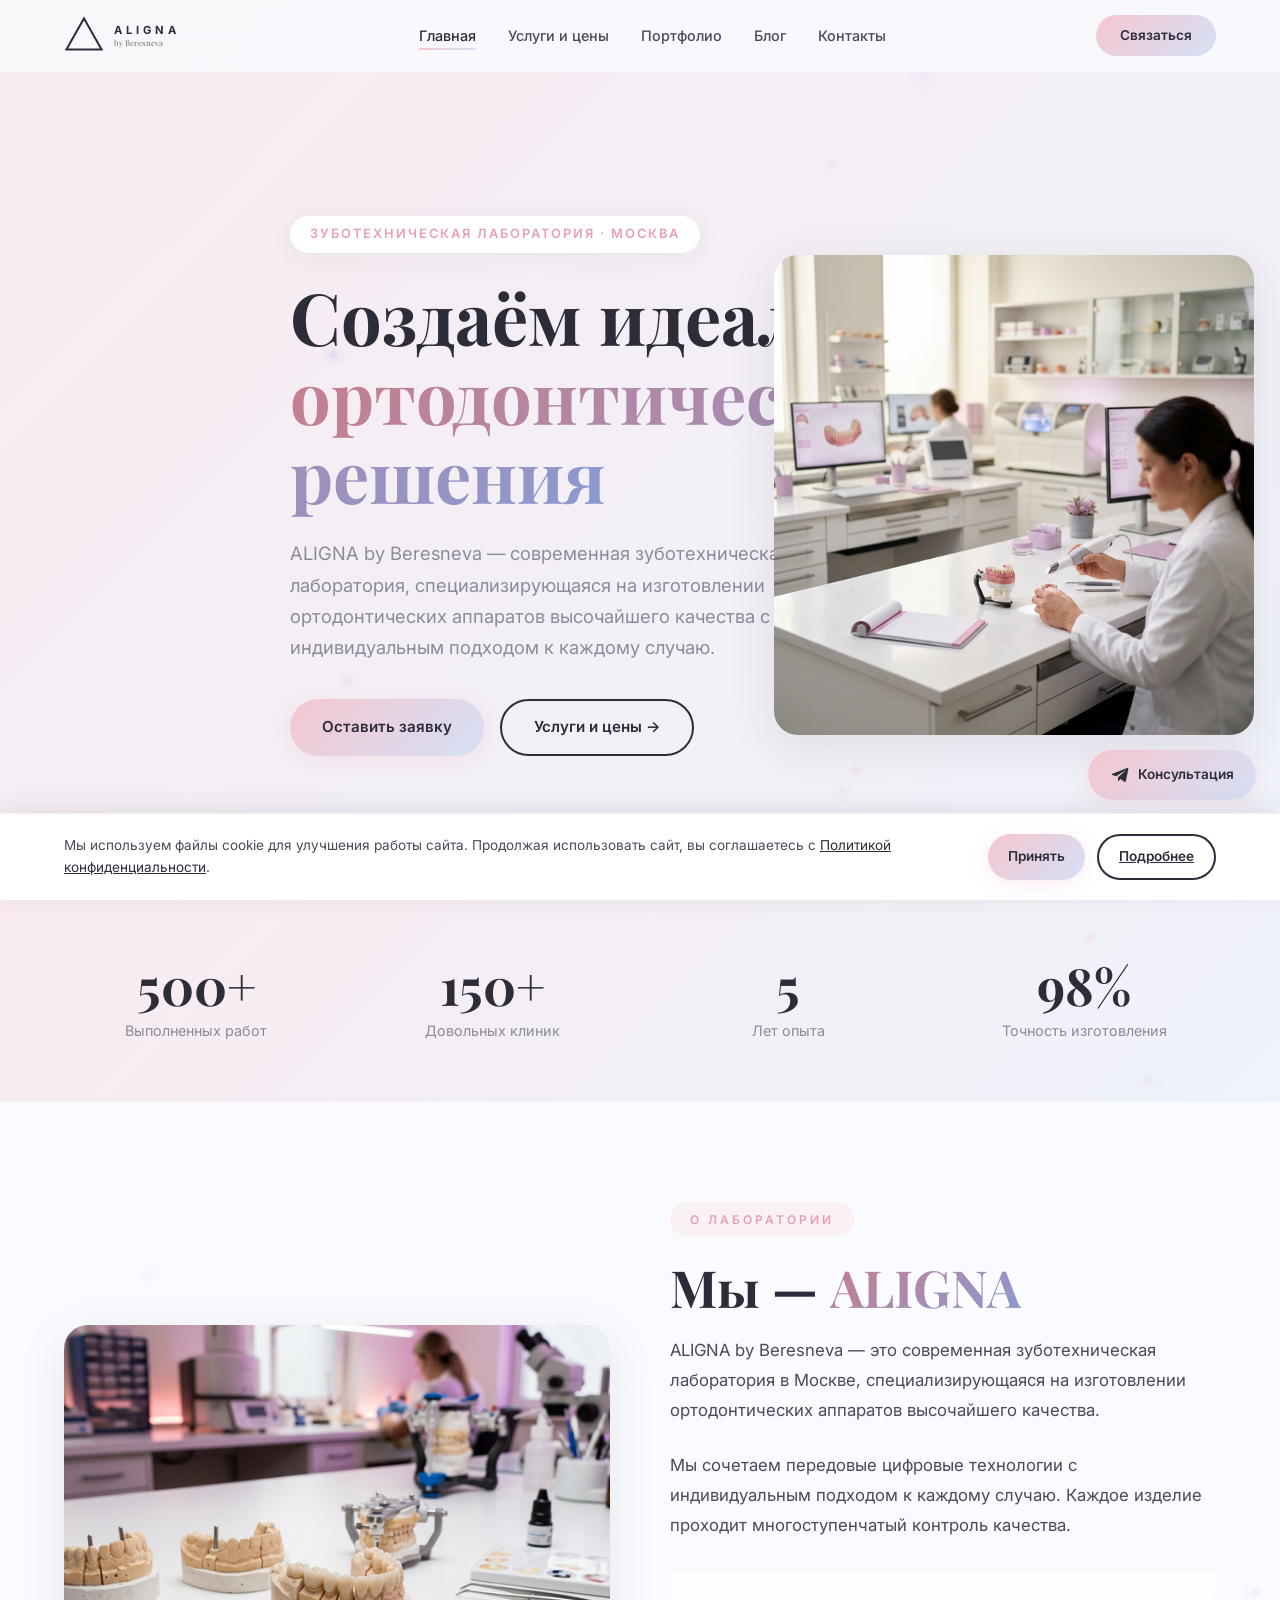
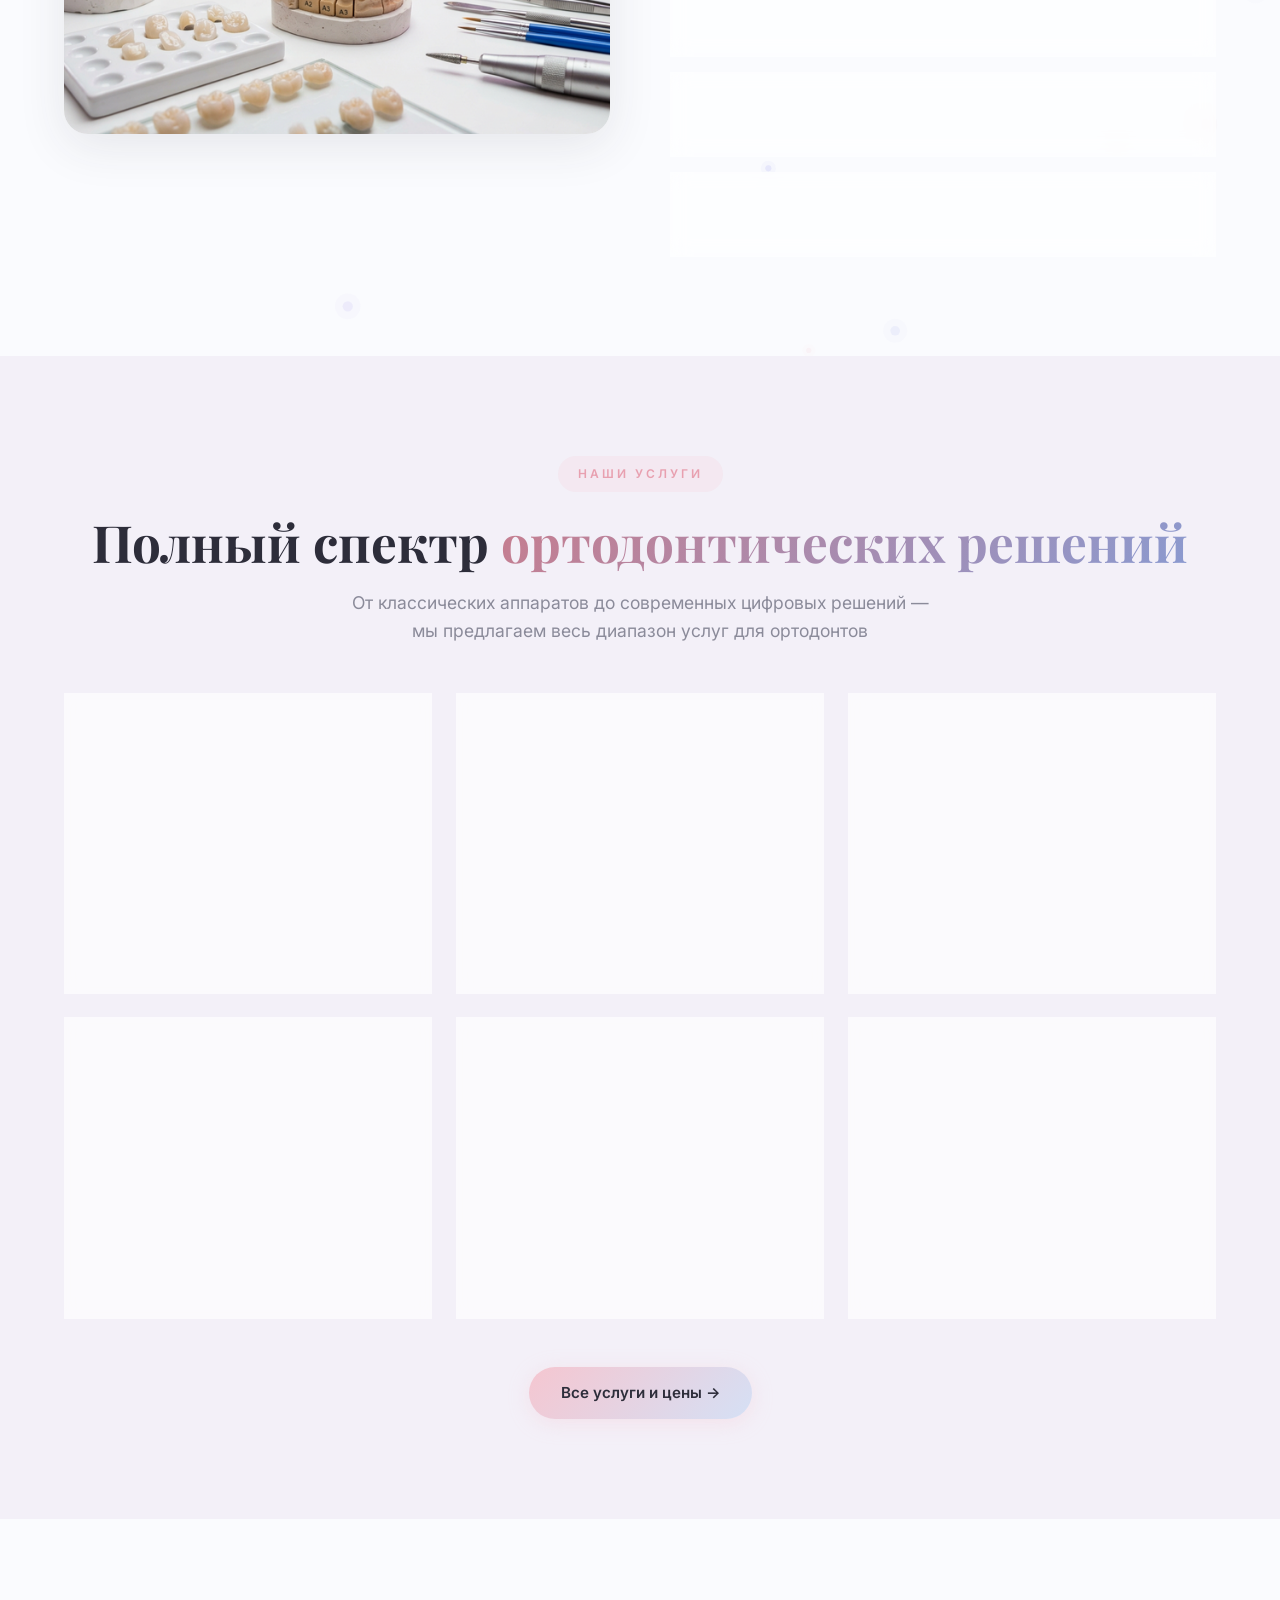
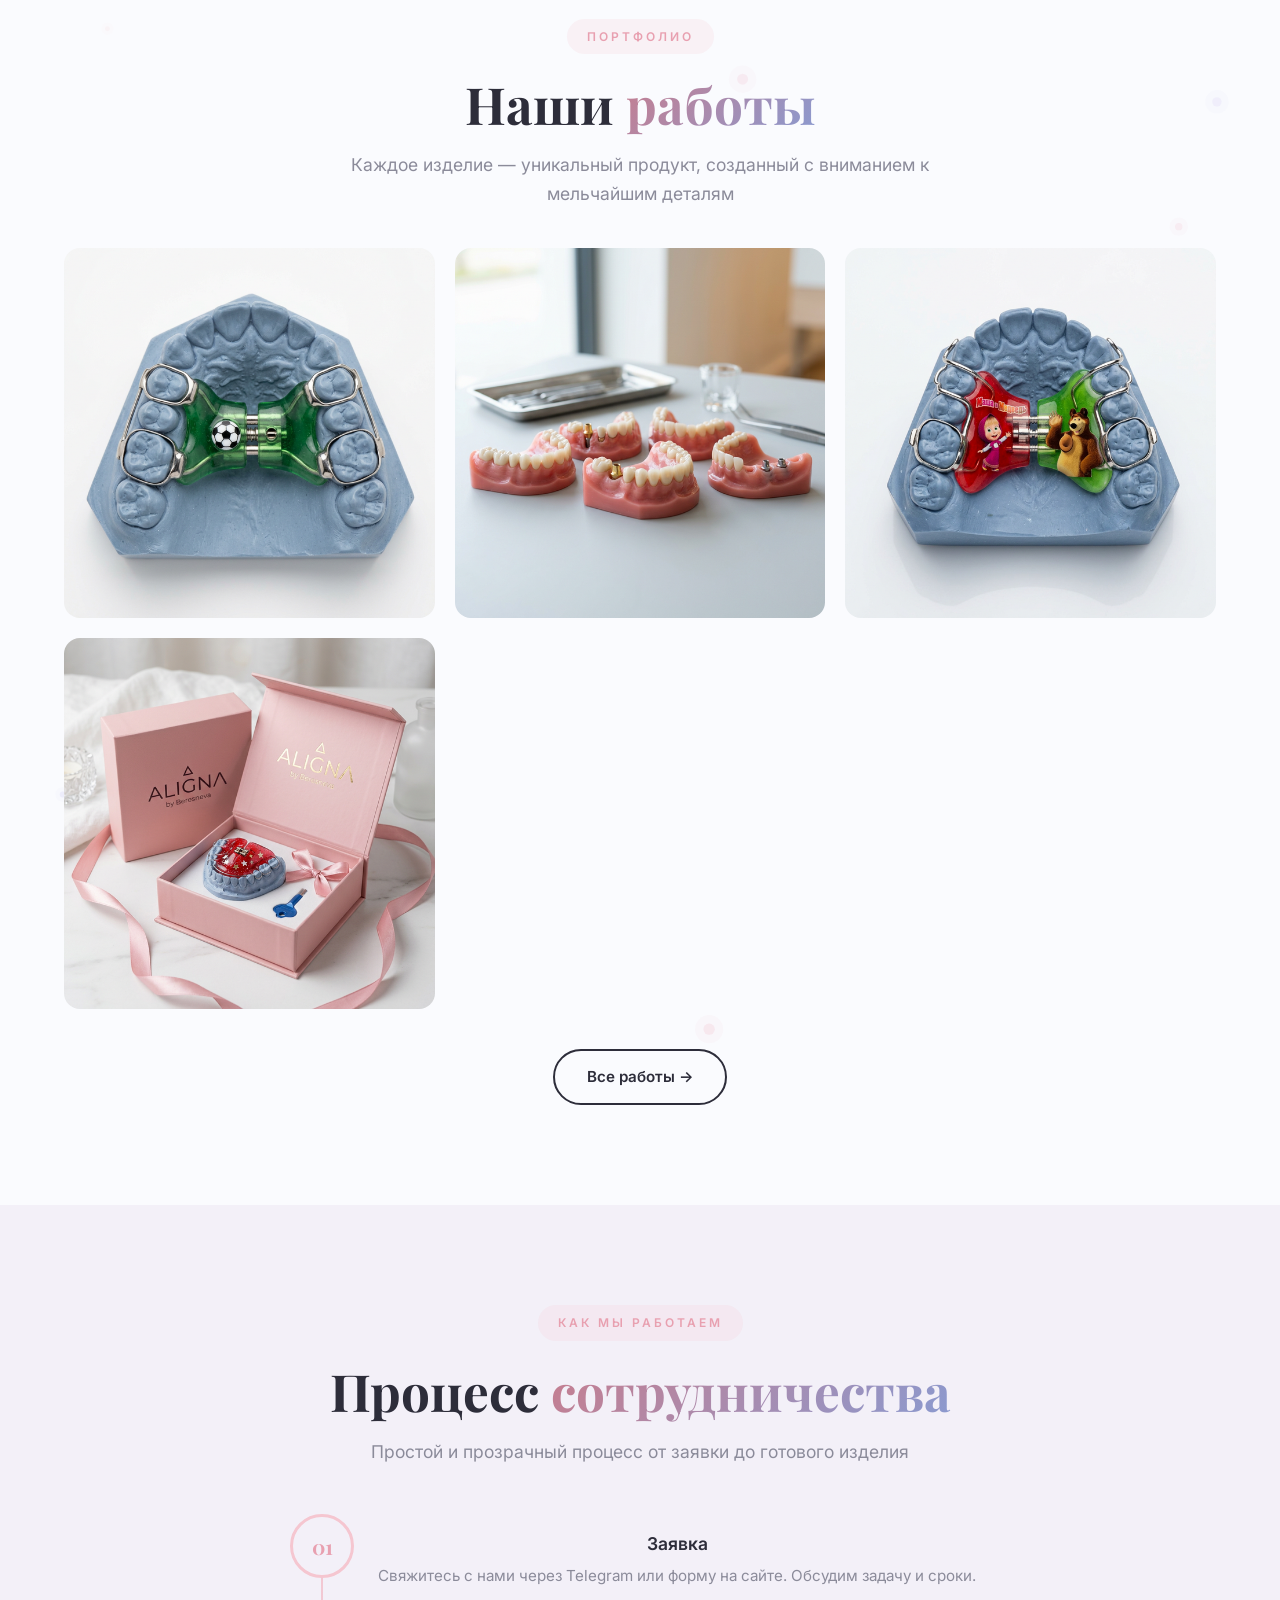
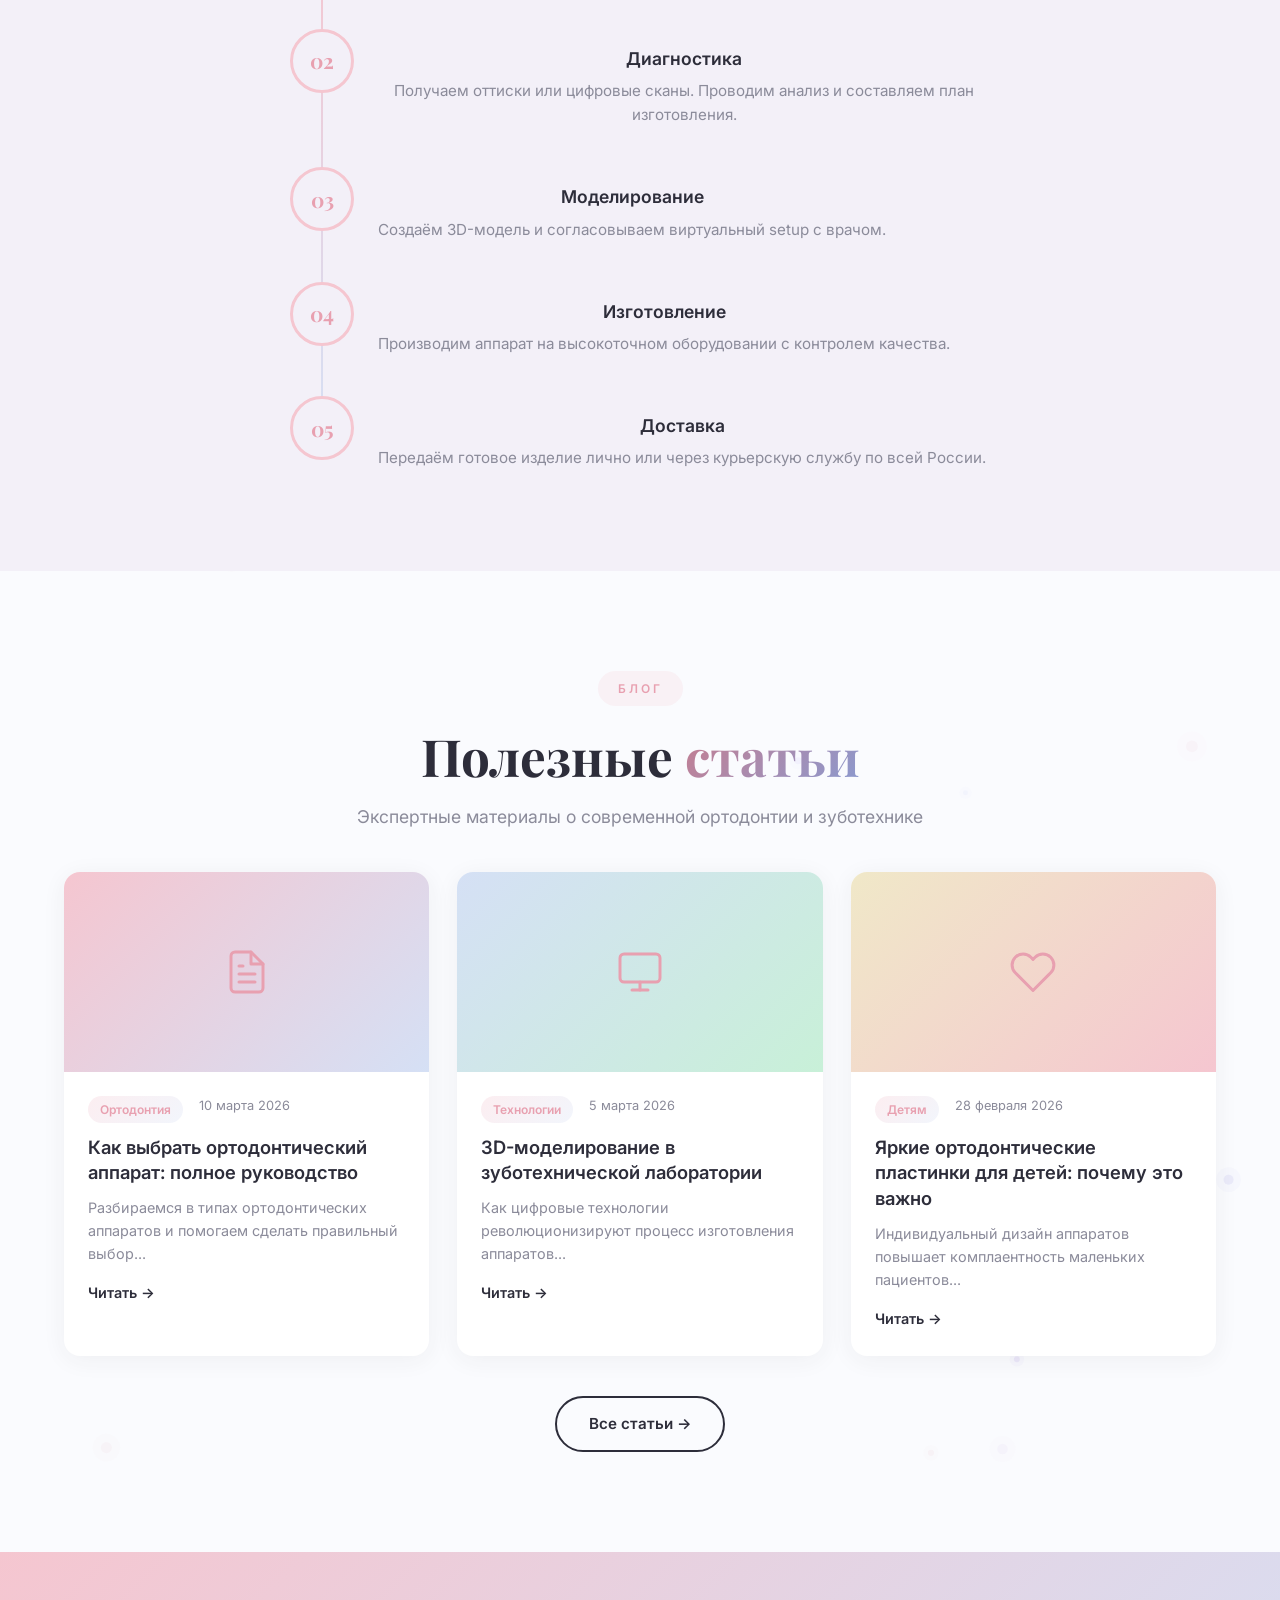
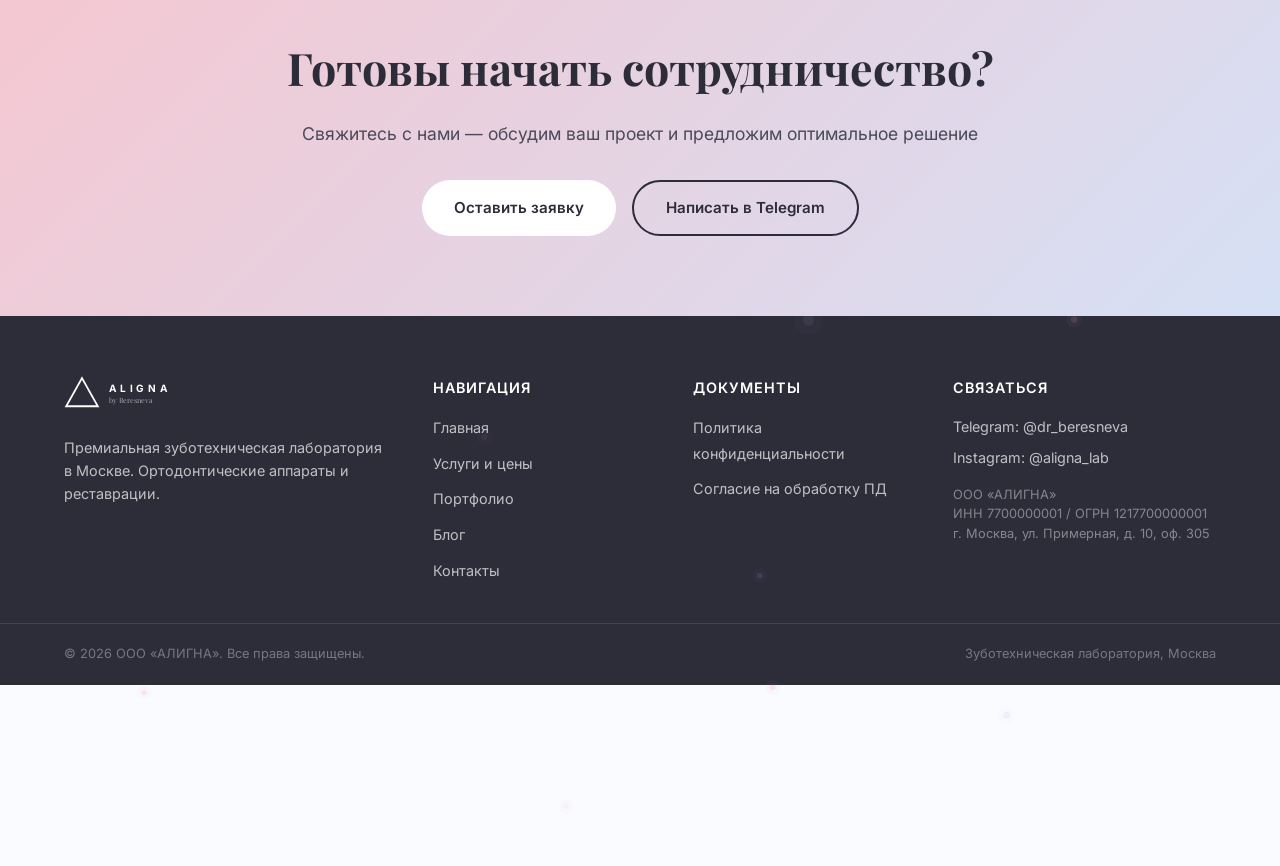
==== index.html @ 059d2456 "ALIGNA Lab website v3" ====
<!DOCTYPE html>
<html lang="ru">
<head>
    <meta charset="UTF-8">
    <meta name="viewport" content="width=device-width, initial-scale=1.0">
    <title>ALIGNA by Beresneva — Зуботехническая лаборатория в Москве</title>
    <meta name="description" content="ALIGNA by Beresneva — премиальная зуботехническая лаборатория в Москве. Элайнеры, ортодонтические пластинки, каппы, ретейнеры, 3D-моделирование.">
    <meta name="keywords" content="зуботехническая лаборатория, ортодонтия, элайнеры, каппы, ретейнеры, Москва, ALIGNA">
    <meta property="og:title" content="ALIGNA by Beresneva — Зуботехническая лаборатория">
    <meta property="og:description" content="Премиальная зуботехническая лаборатория в Москве. Ортодонтические аппараты высочайшего качества.">
    <meta property="og:type" content="website">
    <meta property="og:locale" content="ru_RU">
    <link rel="stylesheet" href="styles.css">
</head>
<body>

    <!-- Preloader -->
    <div class="preloader" id="preloader">
        <div class="preloader-spinner"></div>
    </div>

    <!-- ═══ HERO ═══ -->
    <section class="hero" id="hero">
        <div class="hero-bg"></div>
        <div class="container">
            <div class="hero-content">
                <div class="hero-label">Зуботехническая лаборатория · Москва</div>
                <h1 class="hero-title">Создаём идеальные <span>ортодонтические решения</span></h1>
                <p class="hero-text">ALIGNA by Beresneva — современная зуботехническая лаборатория, специализирующаяся на изготовлении ортодонтических аппаратов высочайшего качества с индивидуальным подходом к каждому случаю.</p>
                <div class="hero-actions">
                    <a href="contacts.html" class="btn btn-primary">Оставить заявку</a>
                    <a href="services.html" class="btn btn-outline">Услуги и цены →</a>
                </div>
            </div>
        </div>
        <div class="hero-image">
            <img src="img/hero-generated.png" alt="Современная зуботехническая лаборатория ALIGNA" onload="this.parentElement.classList.add('loaded')">
        </div>
    </section>

    <!-- ═══ STATS ═══ -->
    <section class="stats">
        <div class="container">
            <div class="stats-grid">
                <div class="stat-item reveal">
                    <div class="stat-number" data-count="500" data-suffix="+">0</div>
                    <div class="stat-label">Выполненных работ</div>
                </div>
                <div class="stat-item reveal reveal-delay-1">
                    <div class="stat-number" data-count="150" data-suffix="+">0</div>
                    <div class="stat-label">Довольных клиник</div>
                </div>
                <div class="stat-item reveal reveal-delay-2">
                    <div class="stat-number" data-count="5" data-suffix="">0</div>
                    <div class="stat-label">Лет опыта</div>
                </div>
                <div class="stat-item reveal reveal-delay-3">
                    <div class="stat-number" data-count="98" data-suffix="%">0</div>
                    <div class="stat-label">Точность изготовления</div>
                </div>
            </div>
        </div>
    </section>

    <!-- ═══ ABOUT ═══ -->
    <section class="section" id="about">
        <div class="container">
            <div class="about-grid">
                <div class="about-image reveal">
                    <img src="img/about-generated.png" alt="Рабочее пространство лаборатории ALIGNA">
                </div>
                <div class="about-content reveal reveal-delay-1">
                    <div class="section-label">О лаборатории</div>
                    <h2 class="section-title">Мы — <span>ALIGNA</span></h2>
                    <p class="about-text">ALIGNA by Beresneva — это современная зуботехническая лаборатория в Москве, специализирующаяся на изготовлении ортодонтических аппаратов высочайшего качества.</p>
                    <p class="about-text">Мы сочетаем передовые цифровые технологии с индивидуальным подходом к каждому случаю. Каждое изделие проходит многоступенчатый контроль качества.</p>
                    <div class="about-features">
                        <div class="about-feature">
                            <div class="about-feature-icon"><svg width="22" height="22" viewBox="0 0 24 24" fill="none" stroke="currentColor" stroke-width="2" stroke-linecap="round" stroke-linejoin="round"><circle cx="12" cy="12" r="3"/><path d="M19.4 15a1.65 1.65 0 0 0 .33 1.82l.06.06a2 2 0 0 1-2.83 2.83l-.06-.06a1.65 1.65 0 0 0-1.82-.33 1.65 1.65 0 0 0-1 1.51V21a2 2 0 0 1-4 0v-.09A1.65 1.65 0 0 0 9 19.4a1.65 1.65 0 0 0-1.82.33l-.06.06a2 2 0 0 1-2.83-2.83l.06-.06A1.65 1.65 0 0 0 4.68 15a1.65 1.65 0 0 0-1.51-1H3a2 2 0 0 1 0-4h.09A1.65 1.65 0 0 0 4.6 9a1.65 1.65 0 0 0-.33-1.82l-.06-.06a2 2 0 0 1 2.83-2.83l.06.06A1.65 1.65 0 0 0 9 4.68a1.65 1.65 0 0 0 1-1.51V3a2 2 0 0 1 4 0v.09a1.65 1.65 0 0 0 1 1.51 1.65 1.65 0 0 0 1.82-.33l.06-.06a2 2 0 0 1 2.83 2.83l-.06.06A1.65 1.65 0 0 0 19.4 9a1.65 1.65 0 0 0 1.51 1H21a2 2 0 0 1 0 4h-.09a1.65 1.65 0 0 0-1.51 1z"/></svg></div>
                            <div>
                                <h4>Цифровые технологии</h4>
                                <p>3D-сканирование и моделирование для точности до 0.01 мм</p>
                            </div>
                        </div>
                        <div class="about-feature">
                            <div class="about-feature-icon"><svg width="22" height="22" viewBox="0 0 24 24" fill="none" stroke="currentColor" stroke-width="2" stroke-linecap="round" stroke-linejoin="round"><path d="M12 2L2 7l10 5 10-5-10-5z"/><path d="M2 17l10 5 10-5"/><path d="M2 12l10 5 10-5"/></svg></div>
                            <div>
                                <h4>Забота о деталях</h4>
                                <p>Каждый аппарат — маленькое произведение искусства</p>
                            </div>
                        </div>
                        <div class="about-feature">
                            <div class="about-feature-icon"><svg width="22" height="22" viewBox="0 0 24 24" fill="none" stroke="currentColor" stroke-width="2" stroke-linecap="round" stroke-linejoin="round"><polygon points="13 2 3 14 12 14 11 22 21 10 12 10 13 2"/></svg></div>
                            <div>
                                <h4>Быстрые сроки</h4>
                                <p>Оперативное выполнение заказов без потери качества</p>
                            </div>
                        </div>
                    </div>
                </div>
            </div>
        </div>
    </section>

    <!-- ═══ SERVICES PREVIEW ═══ -->
    <section class="section" id="services" style="background: var(--bg-alt);">
        <div class="container text-center">
            <div class="section-label">Наши услуги</div>
            <h2 class="section-title">Полный спектр <span>ортодонтических решений</span></h2>
            <p class="section-subtitle">От классических аппаратов до современных цифровых решений — мы предлагаем весь диапазон услуг для ортодонтов</p>

            <div class="services-grid">
                <div class="service-card reveal">
                    <div class="service-card-icon"><svg width="28" height="28" viewBox="0 0 24 24" fill="none" stroke="var(--pink-dark)" stroke-width="1.5"><circle cx="12" cy="12" r="10"/><circle cx="12" cy="12" r="4"/><line x1="12" y1="2" x2="12" y2="6"/><line x1="12" y1="18" x2="12" y2="22"/><line x1="2" y1="12" x2="6" y2="12"/><line x1="18" y1="12" x2="22" y2="12"/></svg></div>
                    <h3>Элайнеры</h3>
                    <p>Прозрачные каппы для выравнивания зубов. Невидимая коррекция прикуса.</p>
                    <div class="service-card-price">от 3 500 ₽/шт</div>
                    <a href="services.html#aligners" class="service-card-link">Подробнее →</a>
                </div>
                <div class="service-card reveal reveal-delay-1">
                    <div class="service-card-icon"><svg width="28" height="28" viewBox="0 0 24 24" fill="none" stroke="var(--pink-dark)" stroke-width="1.5"><rect x="3" y="3" width="18" height="18" rx="2"/><line x1="3" y1="9" x2="21" y2="9"/><line x1="3" y1="15" x2="21" y2="15"/><line x1="9" y1="3" x2="9" y2="21"/></svg></div>
                    <h3>Ортодонтические пластинки</h3>
                    <p>Съёмные аппараты для коррекции прикуса у детей и подростков. Яркие дизайны!</p>
                    <div class="service-card-price">от 4 000 ₽</div>
                    <a href="services.html#plates" class="service-card-link">Подробнее →</a>
                </div>
                <div class="service-card reveal reveal-delay-2">
                    <div class="service-card-icon"><svg width="28" height="28" viewBox="0 0 24 24" fill="none" stroke="var(--pink-dark)" stroke-width="1.5"><path d="M12 22s8-4 8-10V5l-8-3-8 3v7c0 6 8 10 8 10z"/></svg></div>
                    <h3>Несъёмные аппараты</h3>
                    <p>Marco Rosa, Pendulum, Hyrax и другие расширяющие аппараты.</p>
                    <div class="service-card-price">от 6 000 ₽</div>
                    <a href="services.html#fixed" class="service-card-link">Подробнее →</a>
                </div>
                <div class="service-card reveal">
                    <div class="service-card-icon"><svg width="28" height="28" viewBox="0 0 24 24" fill="none" stroke="var(--pink-dark)" stroke-width="1.5"><path d="M17 21v-2a4 4 0 0 0-4-4H5a4 4 0 0 0-4 4v2"/><circle cx="9" cy="7" r="4"/><path d="M23 21v-2a4 4 0 0 0-3-3.87"/><path d="M16 3.13a4 4 0 0 1 0 7.75"/></svg></div>
                    <h3>Каппы и сплинты</h3>
                    <p>Защитные каппы, ночные сплинты и ретейнеры. Точная посадка.</p>
                    <div class="service-card-price">от 2 500 ₽</div>
                    <a href="services.html#splints" class="service-card-link">Подробнее →</a>
                </div>
                <div class="service-card reveal reveal-delay-1">
                    <div class="service-card-icon"><svg width="28" height="28" viewBox="0 0 24 24" fill="none" stroke="var(--pink-dark)" stroke-width="1.5"><path d="M21 16V8a2 2 0 0 0-1-1.73l-7-4a2 2 0 0 0-2 0l-7 4A2 2 0 0 0 3 8v8a2 2 0 0 0 1 1.73l7 4a2 2 0 0 0 2 0l7-4A2 2 0 0 0 21 16z"/><polyline points="3.27 6.96 12 12.01 20.73 6.96"/><line x1="12" y1="22.08" x2="12" y2="12"/></svg></div>
                    <h3>3D-моделирование</h3>
                    <p>Цифровое планирование лечения и виртуальный setup.</p>
                    <div class="service-card-price">от 5 000 ₽</div>
                    <a href="services.html#modeling" class="service-card-link">Подробнее →</a>
                </div>
                <div class="service-card reveal reveal-delay-2">
                    <div class="service-card-icon"><svg width="28" height="28" viewBox="0 0 24 24" fill="none" stroke="var(--pink-dark)" stroke-width="1.5"><path d="M4 15s1-1 4-1 5 2 8 2 4-1 4-1V3s-1 1-4 1-5-2-8-2-4 1-4 1z"/><line x1="4" y1="22" x2="4" y2="15"/></svg></div>
                    <h3>Ретейнеры</h3>
                    <p>Ретенционные аппараты для фиксации результатов лечения.</p>
                    <div class="service-card-price">от 2 000 ₽</div>
                    <a href="services.html#retainers" class="service-card-link">Подробнее →</a>
                </div>
            </div>

            <div style="margin-top: 48px;">
                <a href="services.html" class="btn btn-primary">Все услуги и цены →</a>
            </div>
        </div>
    </section>

    <!-- ═══ PORTFOLIO PREVIEW ═══ -->
    <section class="section" id="portfolio">
        <div class="container text-center">
            <div class="section-label">Портфолио</div>
            <h2 class="section-title">Наши <span>работы</span></h2>
            <p class="section-subtitle">Каждое изделие — уникальный продукт, созданный с вниманием к мельчайшим деталям</p>

            <div class="portfolio-grid" style="margin-top: 40px;">
                <div class="portfolio-item reveal" data-category="appliances">
                    <img src="img/work-1.png" alt="Ортодонтический аппарат с расширителем">
                    <span class="portfolio-item-label">Расширяющий аппарат</span>
                </div>
                <div class="portfolio-item reveal reveal-delay-1" data-category="models">
                    <img src="img/work-2.png" alt="Зубные модели с коронками">
                    <span class="portfolio-item-label">Модели с коронками</span>
                </div>
                <div class="portfolio-item reveal reveal-delay-2" data-category="plates">
                    <img src="img/work-3.png" alt="Пластинка Marco Rosa с дизайном Маша и Медведь">
                    <span class="portfolio-item-label">Marco Rosa — детский дизайн</span>
                </div>
                <div class="portfolio-item reveal" data-category="packaging">
                    <img src="img/work-4.png" alt="Фирменная упаковка ALIGNA с аппаратом">
                    <span class="portfolio-item-label">Премиум упаковка</span>
                </div>
            </div>

            <div style="margin-top: 40px;">
                <a href="portfolio.html" class="btn btn-outline">Все работы →</a>
            </div>
        </div>
    </section>

    <!-- ═══ PROCESS ═══ -->
    <section class="section" id="process" style="background: var(--bg-alt);">
        <div class="container text-center">
            <div class="section-label">Как мы работаем</div>
            <h2 class="section-title">Процесс <span>сотрудничества</span></h2>
            <p class="section-subtitle">Простой и прозрачный процесс от заявки до готового изделия</p>

            <div class="timeline">
                <div class="timeline-step reveal">
                    <div class="timeline-num">01</div>
                    <div class="timeline-content">
                        <h3>Заявка</h3>
                        <p>Свяжитесь с нами через Telegram или форму на сайте. Обсудим задачу и сроки.</p>
                    </div>
                </div>
                <div class="timeline-step reveal">
                    <div class="timeline-num">02</div>
                    <div class="timeline-content">
                        <h3>Диагностика</h3>
                        <p>Получаем оттиски или цифровые сканы. Проводим анализ и составляем план изготовления.</p>
                    </div>
                </div>
                <div class="timeline-step reveal">
                    <div class="timeline-num">03</div>
                    <div class="timeline-content">
                        <h3>Моделирование</h3>
                        <p>Создаём 3D-модель и согласовываем виртуальный setup с врачом.</p>
                    </div>
                </div>
                <div class="timeline-step reveal">
                    <div class="timeline-num">04</div>
                    <div class="timeline-content">
                        <h3>Изготовление</h3>
                        <p>Производим аппарат на высокоточном оборудовании с контролем качества.</p>
                    </div>
                </div>
                <div class="timeline-step reveal">
                    <div class="timeline-num">05</div>
                    <div class="timeline-content">
                        <h3>Доставка</h3>
                        <p>Передаём готовое изделие лично или через курьерскую службу по всей России.</p>
                    </div>
                </div>
            </div>
        </div>
    </section>

    <!-- ═══ BLOG PREVIEW ═══ -->
    <section class="section" id="blog-preview">
        <div class="container text-center">
            <div class="section-label">Блог</div>
            <h2 class="section-title">Полезные <span>статьи</span></h2>
            <p class="section-subtitle">Экспертные материалы о современной ортодонтии и зуботехнике</p>

            <div class="blog-grid" style="text-align: left;">
                <div class="blog-card reveal">
                    <div class="blog-card-image" style="background: linear-gradient(135deg, #f5c6d0, #d5e0f5); display:flex; align-items:center; justify-content:center;"><svg width="48" height="48" viewBox="0 0 24 24" fill="none" stroke="var(--pink-dark)" stroke-width="1.5" stroke-linecap="round" stroke-linejoin="round"><path d="M14 2H6a2 2 0 0 0-2 2v16a2 2 0 0 0 2 2h12a2 2 0 0 0 2-2V8z"/><polyline points="14 2 14 8 20 8"/><line x1="16" y1="13" x2="8" y2="13"/><line x1="16" y1="17" x2="8" y2="17"/><polyline points="10 9 9 9 8 9"/></svg></div>
                    <div class="blog-card-body">
                        <div class="blog-card-meta">
                            <span class="blog-card-tag">Ортодонтия</span>
                            <span>10 марта 2026</span>
                        </div>
                        <h3>Как выбрать ортодонтический аппарат: полное руководство</h3>
                        <p>Разбираемся в типах ортодонтических аппаратов и помогаем сделать правильный выбор...</p>
                        <a href="blog-post.html" class="blog-card-link">Читать →</a>
                    </div>
                </div>
                <div class="blog-card reveal reveal-delay-1">
                    <div class="blog-card-image" style="background: linear-gradient(135deg, #d5e0f5, #c8f0d8); display:flex; align-items:center; justify-content:center;"><svg width="48" height="48" viewBox="0 0 24 24" fill="none" stroke="var(--pink-dark)" stroke-width="1.5" stroke-linecap="round" stroke-linejoin="round"><rect x="2" y="3" width="20" height="14" rx="2" ry="2"/><line x1="8" y1="21" x2="16" y2="21"/><line x1="12" y1="17" x2="12" y2="21"/></svg></div>
                    <div class="blog-card-body">
                        <div class="blog-card-meta">
                            <span class="blog-card-tag">Технологии</span>
                            <span>5 марта 2026</span>
                        </div>
                        <h3>3D-моделирование в зуботехнической лаборатории</h3>
                        <p>Как цифровые технологии революционизируют процесс изготовления аппаратов...</p>
                        <a href="blog-post.html" class="blog-card-link">Читать →</a>
                    </div>
                </div>
                <div class="blog-card reveal reveal-delay-2">
                    <div class="blog-card-image" style="background: linear-gradient(135deg, #f0e8c8, #f5c6d0); display:flex; align-items:center; justify-content:center;"><svg width="48" height="48" viewBox="0 0 24 24" fill="none" stroke="var(--pink-dark)" stroke-width="1.5" stroke-linecap="round" stroke-linejoin="round"><path d="M20.84 4.61a5.5 5.5 0 0 0-7.78 0L12 5.67l-1.06-1.06a5.5 5.5 0 0 0-7.78 7.78l1.06 1.06L12 21.23l7.78-7.78 1.06-1.06a5.5 5.5 0 0 0 0-7.78z"/></svg></div>
                    <div class="blog-card-body">
                        <div class="blog-card-meta">
                            <span class="blog-card-tag">Детям</span>
                            <span>28 февраля 2026</span>
                        </div>
                        <h3>Яркие ортодонтические пластинки для детей: почему это важно</h3>
                        <p>Индивидуальный дизайн аппаратов повышает комплаентность маленьких пациентов...</p>
                        <a href="blog-post.html" class="blog-card-link">Читать →</a>
                    </div>
                </div>
            </div>

            <div style="margin-top: 40px;">
                <a href="blog.html" class="btn btn-outline">Все статьи →</a>
            </div>
        </div>
    </section>

    <!-- ═══ CTA ═══ -->
    <section class="cta-section">
        <div class="container">
            <h2>Готовы начать сотрудничество?</h2>
            <p>Свяжитесь с нами — обсудим ваш проект и предложим оптимальное решение</p>
            <div class="cta-actions">
                <a href="contacts.html" class="btn btn-white">Оставить заявку</a>
                <a href="https://t.me/dr_beresneva" target="_blank" class="btn btn-outline" style="border-color: var(--dark); color: var(--dark);">Написать в Telegram</a>
            </div>
        </div>
    </section>

    <script src="components.js"></script>
    <script src="script.js"></script>
</body>
</html>
---- styles.css ----
/* ===== ALIGNA Lab — Complete Stylesheet v2 ===== */

/* ── Google Fonts ── */
@import url('https://fonts.googleapis.com/css2?family=Inter:wght@300;400;500;600;700&family=Playfair+Display:ital,wght@0,400;0,600;0,700;1,400&display=swap');

/* ── Design Tokens ── */
:root {
    --pink: #F5C6D0;
    --pink-dark: #E8A0B0;
    --lavender: #D5E0F5;
    --lavender-dark: #B8C8E8;
    --bg: #FAFBFE;
    --bg-alt: #F3F0F8;
    --dark: #2D2D3A;
    --dark-light: #4A4A5A;
    --gray: #8B8B9A;
    --white: #FFFFFF;
    --gradient: linear-gradient(135deg, var(--pink), var(--lavender));
    --gradient-soft: linear-gradient(135deg, rgba(245,198,208,0.3), rgba(213,224,245,0.3));
    --gradient-text: linear-gradient(135deg, #C77D8E, #8A9AD0);
    --shadow: 0 4px 24px rgba(45,45,58,0.06);
    --shadow-lg: 0 12px 48px rgba(45,45,58,0.10);
    --shadow-glow: 0 0 40px rgba(245,198,208,0.3);
    --glass: rgba(255,255,255,0.65);
    --glass-border: rgba(255,255,255,0.35);
    --radius: 16px;
    --radius-sm: 10px;
    --radius-lg: 24px;
    --header-h: 72px;
    --transition: 0.35s cubic-bezier(0.4,0,0.2,1);
    --font: 'Inter', system-ui, sans-serif;
    --font-display: 'Playfair Display', Georgia, serif;
}

/* ── Reset ── */
*, *::before, *::after { box-sizing: border-box; margin: 0; padding: 0; }
html { scroll-behavior: smooth; font-size: 16px; }
body {
    font-family: var(--font);
    color: var(--dark);
    background: var(--bg);
    line-height: 1.6;
    overflow-x: hidden;
    -webkit-font-smoothing: antialiased;
}
a { color: inherit; text-decoration: none; }
img { max-width: 100%; height: auto; display: block; }
ul { list-style: none; }
button { cursor: pointer; border: none; background: none; font: inherit; }

/* ── Particles Canvas ── */
.particles-canvas {
    position: absolute;
    top: 0; left: 0;
    width: 100%; height: 100%;
    pointer-events: none;
    z-index: 0;
}

/* ── Utility ── */
.container { max-width: 1200px; margin: 0 auto; padding: 0 24px; position: relative; z-index: 1; }
.section { padding: 100px 0; position: relative; }
.section-label {
    display: inline-block;
    padding: 8px 20px;
    background: rgba(245,198,208,0.2);
    border-radius: 30px;
    font-size: 0.75rem;
    font-weight: 600;
    letter-spacing: 3px;
    text-transform: uppercase;
    color: var(--pink-dark);
    margin-bottom: 20px;
}
.section-title {
    font-family: var(--font-display);
    font-size: clamp(2rem, 5vw, 3.2rem);
    font-weight: 700;
    line-height: 1.2;
    margin-bottom: 16px;
}
.section-title span {
    background: var(--gradient-text);
    -webkit-background-clip: text;
    -webkit-text-fill-color: transparent;
    background-clip: text;
}
.section-subtitle {
    font-size: 1.1rem;
    color: var(--gray);
    max-width: 600px;
}
.text-center { text-align: center; }
.text-center .section-subtitle { margin: 0 auto; }

/* ── Buttons ── */
.btn {
    display: inline-flex;
    align-items: center;
    justify-content: center;
    gap: 8px;
    padding: 14px 32px;
    border-radius: 50px;
    font-weight: 600;
    font-size: 0.95rem;
    transition: var(--transition);
    white-space: nowrap;
}
.btn-primary {
    background: var(--gradient);
    color: var(--dark);
    box-shadow: 0 4px 20px rgba(245,198,208,0.35);
}
.btn-primary:hover { transform: translateY(-2px); box-shadow: var(--shadow-glow); }
.btn-outline {
    border: 2px solid var(--dark);
    color: var(--dark);
    background: transparent;
}
.btn-outline:hover { background: var(--dark); color: var(--white); }
.btn-header {
    padding: 10px 24px;
    background: var(--gradient);
    color: var(--dark);
    border-radius: 50px;
    font-weight: 600;
    font-size: 0.85rem;
}
.btn-header:hover { transform: translateY(-1px); box-shadow: var(--shadow-glow); }
.btn-sm { padding: 10px 20px; font-size: 0.85rem; }
.btn-white {
    background: var(--white);
    color: var(--dark);
}
.btn-white:hover { transform: translateY(-2px); box-shadow: var(--shadow-lg); }

/* ── Header ── */
.header {
    position: fixed;
    top: 0; left: 0; right: 0;
    z-index: 100;
    height: var(--header-h);
    background: rgba(250,251,254,0.8);
    backdrop-filter: blur(20px);
    -webkit-backdrop-filter: blur(20px);
    border-bottom: 1px solid transparent;
    transition: var(--transition);
}
.header.scrolled {
    background: rgba(250,251,254,0.95);
    border-bottom-color: rgba(0,0,0,0.06);
    box-shadow: 0 2px 20px rgba(0,0,0,0.04);
}
.header-inner {
    display: flex;
    align-items: center;
    justify-content: space-between;
    height: 100%;
}
.logo { display: flex; align-items: center; }
.logo-svg { height: 40px; width: auto; }
.nav-list { display: flex; gap: 32px; }
.nav-link {
    font-size: 0.9rem;
    font-weight: 500;
    color: var(--dark-light);
    position: relative;
    padding: 4px 0;
    transition: var(--transition);
}
.nav-link::after {
    content: '';
    position: absolute;
    bottom: -2px; left: 0;
    width: 0; height: 2px;
    background: var(--gradient);
    border-radius: 2px;
    transition: width 0.3s ease;
}
.nav-link:hover, .nav-link.active { color: var(--dark); }
.nav-link:hover::after, .nav-link.active::after { width: 100%; }

/* ── Burger ── */
.burger { display: none; width: 32px; height: 24px; position: relative; z-index: 110; }
.burger span {
    display: block; width: 100%; height: 2px;
    background: var(--dark); border-radius: 2px;
    position: absolute; left: 0;
    transition: var(--transition);
}
.burger span:nth-child(1) { top: 0; }
.burger span:nth-child(2) { top: 50%; transform: translateY(-50%); }
.burger span:nth-child(3) { bottom: 0; }
.burger.active span:nth-child(1) { top: 50%; transform: translateY(-50%) rotate(45deg); }
.burger.active span:nth-child(2) { opacity: 0; }
.burger.active span:nth-child(3) { bottom: 50%; transform: translateY(50%) rotate(-45deg); }

/* ── Mobile Menu ── */
.mobile-menu {
    position: fixed;
    top: 0; right: -100%;
    width: 100%; height: 100vh;
    background: rgba(250,251,254,0.98);
    backdrop-filter: blur(20px);
    z-index: 99;
    display: flex;
    align-items: center;
    justify-content: center;
    transition: right 0.4s cubic-bezier(0.4,0,0.2,1);
}
.mobile-menu.active { right: 0; }
.mobile-menu-list { text-align: center; }
.mobile-menu-link {
    display: block;
    font-family: var(--font-display);
    font-size: 2rem;
    padding: 16px 0;
    color: var(--dark);
    transition: var(--transition);
}
.mobile-menu-link:hover { color: var(--pink-dark); }

/* ── Preloader ── */
.preloader {
    position: fixed;
    inset: 0;
    z-index: 9999;
    background: var(--bg);
    display: flex;
    align-items: center;
    justify-content: center;
    transition: opacity 0.5s, visibility 0.5s;
}
.preloader.loaded { opacity: 0; visibility: hidden; pointer-events: none; }
.preloader-spinner {
    width: 48px; height: 48px;
    border: 3px solid var(--lavender);
    border-top-color: var(--pink);
    border-radius: 50%;
    animation: spin 0.8s linear infinite;
}
@keyframes spin { to { transform: rotate(360deg); } }

/* ── Hero ── */
.hero {
    min-height: 100vh;
    display: flex;
    align-items: center;
    padding-top: var(--header-h);
    position: relative;
    overflow: hidden;
}
.hero-bg {
    position: absolute;
    inset: 0;
    background: var(--gradient-soft);
    z-index: 0;
}
.hero-content {
    position: relative;
    z-index: 2;
    max-width: 700px;
}
.hero-label {
    display: inline-block;
    padding: 8px 20px;
    background: var(--white);
    border-radius: 30px;
    font-size: 0.8rem;
    font-weight: 600;
    color: var(--pink-dark);
    letter-spacing: 2px;
    text-transform: uppercase;
    margin-bottom: 24px;
    box-shadow: var(--shadow);
}
.hero-title {
    font-family: var(--font-display);
    font-size: clamp(2.8rem, 6vw, 4.5rem);
    font-weight: 700;
    line-height: 1.1;
    margin-bottom: 24px;
}
.hero-title span {
    background: var(--gradient-text);
    -webkit-background-clip: text;
    -webkit-text-fill-color: transparent;
    background-clip: text;
}
.hero-text {
    font-size: 1.15rem;
    color: var(--gray);
    line-height: 1.7;
    margin-bottom: 36px;
    max-width: 560px;
}
.hero-actions { display: flex; gap: 16px; flex-wrap: wrap; }
.hero-image {
    position: absolute;
    right: 2%;
    top: 55%;
    transform: translateY(-50%);
    width: 38%;
    max-width: 480px;
    z-index: 1;
    border-radius: var(--radius-lg);
    overflow: hidden;
    box-shadow: var(--shadow-lg);
}
.hero-image img {
    width: 100%;
    height: 100%;
    object-fit: cover;
}

/* ── Stats ── */
.stats {
    padding: 60px 0;
    background: var(--gradient-soft);
}
.stats-grid {
    display: grid;
    grid-template-columns: repeat(4, 1fr);
    gap: 32px;
    text-align: center;
}
.stat-item {}
.stat-number {
    font-family: var(--font-display);
    font-size: clamp(2.2rem, 4vw, 3.2rem);
    font-weight: 700;
    color: var(--dark);
    line-height: 1;
    margin-bottom: 8px;
}
.stat-label {
    font-size: 0.9rem;
    color: var(--gray);
}

/* ── About ── */
.about-grid {
    display: grid;
    grid-template-columns: 1fr 1fr;
    gap: 60px;
    align-items: center;
}
.about-image {
    border-radius: var(--radius-lg);
    overflow: hidden;
    box-shadow: var(--shadow-lg);
}
.about-image img { width: 100%; height: 100%; object-fit: cover; aspect-ratio: 4/3; }
.about-content {}
.about-text { font-size: 1.05rem; color: var(--dark-light); margin-bottom: 24px; line-height: 1.8; }
.about-features { display: flex; flex-direction: column; gap: 16px; margin-top: 32px; }
.about-feature {
    display: flex; gap: 16px; align-items: flex-start;
    padding: 16px 20px;
    background: var(--glass);
    backdrop-filter: blur(10px);
    border: 1px solid var(--glass-border);
    border-radius: var(--radius-sm);
    transition: var(--transition);
}
.about-feature:hover { transform: translateX(8px); box-shadow: var(--shadow); }
.about-feature-icon {
    width: 44px; height: 44px; min-width: 44px;
    border-radius: 12px;
    background: var(--gradient);
    display: flex; align-items: center; justify-content: center;
    font-size: 1.2rem;
}
.about-feature h4 { font-size: 0.95rem; font-weight: 600; margin-bottom: 4px; }
.about-feature p { font-size: 0.85rem; color: var(--gray); }

/* ── Services Cards (Home) ── */
.services-grid {
    display: grid;
    grid-template-columns: repeat(3, 1fr);
    gap: 24px;
    margin-top: 48px;
}
.service-card {
    background: var(--glass);
    backdrop-filter: blur(10px);
    border: 1px solid var(--glass-border);
    border-radius: var(--radius);
    padding: 32px 28px;
    transition: var(--transition);
    position: relative;
    overflow: hidden;
}
.service-card::before {
    content: '';
    position: absolute;
    top: 0; left: 0; right: 0;
    height: 3px;
    background: var(--gradient);
    opacity: 0;
    transition: var(--transition);
}
.service-card:hover {
    transform: translateY(-6px);
    box-shadow: var(--shadow-lg);
}
.service-card:hover::before { opacity: 1; }
.service-card-icon {
    width: 56px; height: 56px;
    border-radius: 14px;
    background: var(--gradient-soft);
    display: flex; align-items: center; justify-content: center;
    margin-bottom: 20px;
    font-size: 1.4rem;
    color: var(--pink-dark);
}
.service-card h3 { font-size: 1.1rem; font-weight: 600; margin-bottom: 12px; }
.service-card p { font-size: 0.9rem; color: var(--gray); line-height: 1.6; margin-bottom: 16px; }
.service-card-price {
    font-size: 0.85rem;
    font-weight: 600;
    color: var(--pink-dark);
}
.service-card-link {
    display: inline-flex;
    align-items: center;
    gap: 6px;
    font-size: 0.85rem;
    font-weight: 600;
    color: var(--dark);
    margin-top: 12px;
    transition: var(--transition);
}
.service-card-link:hover { color: var(--pink-dark); gap: 10px; }

/* ── Services Page: Pricing Tables ── */
.services-page-layout {
    display: grid;
    grid-template-columns: 260px 1fr;
    gap: 48px;
    align-items: start;
}
.services-sidebar {
    position: sticky;
    top: calc(var(--header-h) + 24px);
    background: var(--white);
    border-radius: var(--radius);
    padding: 24px;
    box-shadow: var(--shadow);
}
.sidebar-link {
    display: block;
    padding: 10px 16px;
    border-radius: var(--radius-sm);
    font-size: 0.9rem;
    font-weight: 500;
    color: var(--dark-light);
    transition: var(--transition);
    margin-bottom: 4px;
}
.sidebar-link:hover, .sidebar-link.active {
    background: var(--gradient-soft);
    color: var(--dark);
    font-weight: 600;
}
.price-category { margin-bottom: 48px; scroll-margin-top: calc(var(--header-h) + 24px); }
.price-category h2 {
    font-family: var(--font-display);
    font-size: 1.6rem;
    margin-bottom: 8px;
}
.price-category > p { color: var(--gray); font-size: 0.95rem; margin-bottom: 24px; }
.price-table {
    width: 100%;
    border-collapse: collapse;
    background: var(--white);
    border-radius: var(--radius);
    overflow: hidden;
    box-shadow: var(--shadow);
}
.price-table thead { background: var(--gradient-soft); }
.price-table th {
    padding: 14px 20px;
    text-align: left;
    font-weight: 600;
    font-size: 0.85rem;
    text-transform: uppercase;
    letter-spacing: 1px;
    color: var(--dark-light);
}
.price-table td {
    padding: 14px 20px;
    font-size: 0.95rem;
    border-bottom: 1px solid rgba(0,0,0,0.04);
}
.price-table tr:last-child td { border-bottom: none; }
.price-table tr:hover { background: rgba(245,198,208,0.05); }
.price-table .price { font-weight: 600; color: var(--dark); white-space: nowrap; }
.price-table .timeline { color: var(--gray); font-size: 0.85rem; white-space: nowrap; }

/* ── Portfolio ── */
.filter-bar {
    display: flex;
    gap: 12px;
    flex-wrap: wrap;
    justify-content: center;
    margin: 32px 0 40px;
}
.filter-btn {
    padding: 10px 24px;
    border-radius: 30px;
    font-size: 0.85rem;
    font-weight: 600;
    color: var(--dark-light);
    background: var(--white);
    border: 1px solid rgba(0,0,0,0.08);
    transition: var(--transition);
}
.filter-btn:hover, .filter-btn.active {
    background: var(--gradient);
    color: var(--dark);
    border-color: transparent;
}
.portfolio-grid {
    display: grid;
    grid-template-columns: repeat(auto-fill, minmax(280px, 1fr));
    gap: 20px;
}
.portfolio-item {
    border-radius: var(--radius);
    overflow: hidden;
    cursor: pointer;
    transition: var(--transition);
    position: relative;
    aspect-ratio: 1;
}
.portfolio-item::after {
    content: '';
    position: absolute;
    inset: 0;
    background: linear-gradient(180deg, transparent 50%, rgba(45,45,58,0.5));
    opacity: 0;
    transition: var(--transition);
}
.portfolio-item:hover::after { opacity: 1; }
.portfolio-item:hover { transform: scale(1.02); box-shadow: var(--shadow-lg); }
.portfolio-item img { width: 100%; height: 100%; object-fit: cover; }
.portfolio-item-label {
    position: absolute;
    bottom: 16px; left: 16px;
    color: var(--white);
    font-weight: 600;
    font-size: 0.9rem;
    z-index: 2;
    opacity: 0;
    transform: translateY(8px);
    transition: var(--transition);
}
.portfolio-item:hover .portfolio-item-label { opacity: 1; transform: translateY(0); }

/* ── Lightbox ── */
.lightbox {
    position: fixed;
    inset: 0;
    z-index: 1000;
    background: rgba(0,0,0,0.9);
    display: flex;
    align-items: center;
    justify-content: center;
    opacity: 0;
    visibility: hidden;
    transition: 0.3s;
    cursor: pointer;
}
.lightbox.active { opacity: 1; visibility: visible; }
.lightbox-img { max-width: 90%; max-height: 85vh; border-radius: var(--radius-sm); cursor: default; }
.lightbox-caption {
    position: absolute;
    bottom: 24px;
    color: var(--white);
    font-size: 1rem;
    text-align: center;
}
.lightbox-close {
    position: absolute;
    top: 24px; right: 24px;
    font-size: 2rem;
    color: var(--white);
    cursor: pointer;
    width: 48px; height: 48px;
    display: flex; align-items: center; justify-content: center;
}

/* ── Process Timeline ── */
.timeline { max-width: 700px; margin: 48px auto 0; position: relative; }
.timeline::before {
    content: '';
    position: absolute;
    top: 32px; bottom: 32px; left: 31px;
    width: 2px;
    background: var(--gradient);
    z-index: 0;
}
.timeline-step {
    display: flex;
    gap: 24px;
    align-items: flex-start;
    margin-bottom: 40px;
    position: relative;
}
.timeline-step:last-child { margin-bottom: 0; }
.timeline-num {
    width: 64px; height: 64px; min-width: 64px;
    border-radius: 50%;
    background: var(--bg-alt);
    border: 3px solid var(--pink);
    display: flex; align-items: center; justify-content: center;
    font-family: var(--font-display);
    font-size: 1.3rem;
    font-weight: 700;
    color: var(--pink-dark);
    z-index: 2;
    position: relative;
}
.timeline-content { padding-top: 16px; }
.timeline-content h3 { font-size: 1.1rem; font-weight: 600; margin-bottom: 6px; }
.timeline-content p { font-size: 0.95rem; color: var(--gray); line-height: 1.6; }

/* ── CTA Section ── */
.cta-section {
    padding: 80px 0;
    background: var(--gradient);
    text-align: center;
    position: relative;
}
.cta-section h2 {
    font-family: var(--font-display);
    font-size: clamp(1.8rem, 4vw, 2.8rem);
    font-weight: 700;
    margin-bottom: 16px;
    color: var(--dark);
}
.cta-section p { color: var(--dark-light); font-size: 1.1rem; margin-bottom: 32px; }
.cta-actions { display: flex; gap: 16px; justify-content: center; flex-wrap: wrap; }

/* ── Blog Cards ── */
.blog-grid {
    display: grid;
    grid-template-columns: repeat(auto-fill, minmax(320px, 1fr));
    gap: 28px;
    margin-top: 40px;
}
.blog-card {
    background: var(--white);
    border-radius: var(--radius);
    overflow: hidden;
    box-shadow: var(--shadow);
    transition: var(--transition);
}
.blog-card:hover { transform: translateY(-6px); box-shadow: var(--shadow-lg); }
.blog-card-image {
    height: 200px;
    background: var(--gradient-soft);
    overflow: hidden;
}
.blog-card-image img { width: 100%; height: 100%; object-fit: cover; transition: transform 0.5s; }
.blog-card:hover .blog-card-image img { transform: scale(1.05); }
.blog-card-body { padding: 24px; }
.blog-card-meta {
    display: flex;
    gap: 16px;
    font-size: 0.8rem;
    color: var(--gray);
    margin-bottom: 12px;
}
.blog-card-tag {
    padding: 4px 12px;
    background: var(--gradient-soft);
    border-radius: 20px;
    font-size: 0.75rem;
    font-weight: 600;
    color: var(--pink-dark);
}
.blog-card h3 { font-size: 1.15rem; font-weight: 600; margin-bottom: 10px; line-height: 1.4; }
.blog-card p { font-size: 0.9rem; color: var(--gray); line-height: 1.6; }
.blog-card-link {
    display: inline-flex;
    align-items: center;
    gap: 6px;
    margin-top: 16px;
    font-weight: 600;
    font-size: 0.9rem;
    color: var(--dark);
    transition: var(--transition);
}
.blog-card-link:hover { gap: 10px; color: var(--pink-dark); }

/* ── Blog Post Page ── */
.blog-post-hero {
    padding: calc(var(--header-h) + 60px) 0 40px;
    background: var(--gradient-soft);
}
.blog-post-meta { display: flex; gap: 16px; align-items: center; margin-bottom: 16px; flex-wrap: wrap; }
.blog-post-content {
    max-width: 780px;
    margin: 0 auto;
    padding: 48px 0 80px;
}
.blog-post-content h2 {
    font-family: var(--font-display);
    font-size: 1.6rem;
    margin: 40px 0 16px;
}
.blog-post-content p { font-size: 1.05rem; line-height: 1.8; margin-bottom: 20px; color: var(--dark-light); }
.blog-post-content ul, .blog-post-content ol {
    margin: 16px 0;
    padding-left: 24px;
}
.blog-post-content li { margin-bottom: 8px; line-height: 1.7; color: var(--dark-light); }

/* ── Contacts ── */
.contacts-grid {
    display: grid;
    grid-template-columns: 1fr 1fr;
    gap: 48px;
    align-items: start;
}
.contact-info-list { display: flex; flex-direction: column; gap: 20px; margin-top: 32px; }
.contact-info-item {
    display: flex; gap: 16px; align-items: flex-start;
    padding: 20px;
    background: var(--glass);
    backdrop-filter: blur(10px);
    border: 1px solid var(--glass-border);
    border-radius: var(--radius-sm);
    transition: var(--transition);
}
.contact-info-item:hover { transform: translateX(6px); box-shadow: var(--shadow); }
.contact-icon {
    width: 48px; height: 48px; min-width: 48px;
    border-radius: 12px;
    background: var(--gradient);
    display: flex; align-items: center; justify-content: center;
    font-size: 1.2rem;
}
.contact-info-item h4 { font-size: 0.95rem; font-weight: 600; margin-bottom: 4px; }
.contact-info-item p, .contact-info-item a { font-size: 0.9rem; color: var(--gray); }
.contact-info-item a:hover { color: var(--dark); }

/* ── Contact Form ── */
.contact-form {
    background: var(--white);
    padding: 40px;
    border-radius: var(--radius);
    box-shadow: var(--shadow);
}
.contact-form h3 {
    font-family: var(--font-display);
    font-size: 1.5rem;
    margin-bottom: 24px;
}
.form-group { margin-bottom: 20px; }
.form-group label {
    display: block;
    font-size: 0.85rem;
    font-weight: 600;
    margin-bottom: 8px;
    color: var(--dark-light);
}
.form-group input,
.form-group textarea,
.form-group select {
    width: 100%;
    padding: 14px 18px;
    border: 1px solid rgba(0,0,0,0.1);
    border-radius: var(--radius-sm);
    font-size: 0.95rem;
    font-family: var(--font);
    transition: var(--transition);
    background: var(--bg);
}
.form-group input:focus,
.form-group textarea:focus,
.form-group select:focus {
    outline: none;
    border-color: var(--pink);
    box-shadow: 0 0 0 3px rgba(245,198,208,0.2);
}
.form-group textarea { resize: vertical; min-height: 120px; }
.form-row { display: grid; grid-template-columns: 1fr 1fr; gap: 16px; }
.form-consent {
    display: flex;
    gap: 10px;
    align-items: flex-start;
    font-size: 0.85rem;
    color: var(--gray);
    margin-bottom: 20px;
}
.form-consent input[type="checkbox"] {
    width: 18px; height: 18px; min-width: 18px;
    margin-top: 2px;
    accent-color: var(--pink);
}
.form-consent a { color: var(--dark); text-decoration: underline; }
.form-success { text-align: center; padding: 40px 0; }
.form-success-icon {
    width: 64px; height: 64px;
    border-radius: 50%;
    background: var(--gradient);
    display: flex; align-items: center; justify-content: center;
    font-size: 1.5rem;
    margin: 0 auto 16px;
}
.form-success h3 { font-family: var(--font-display); font-size: 1.5rem; margin-bottom: 8px; }
.form-success p { color: var(--gray); }

/* ── Legal Pages ── */
.legal-page {
    padding: calc(var(--header-h) + 60px) 0 80px;
}
.legal-page h1 {
    font-family: var(--font-display);
    font-size: clamp(1.8rem, 4vw, 2.5rem);
    margin-bottom: 8px;
}
.legal-page .legal-date { color: var(--gray); font-size: 0.9rem; margin-bottom: 32px; }
.legal-content h2 { font-size: 1.3rem; font-weight: 600; margin: 32px 0 12px; }
.legal-content p, .legal-content li { font-size: 0.95rem; color: var(--dark-light); line-height: 1.8; margin-bottom: 12px; }
.legal-content ul { padding-left: 20px; }
.legal-content li { margin-bottom: 8px; list-style: disc; }

/* ── Cookie Banner ── */
.cookie-banner {
    position: fixed;
    bottom: 0; left: 0; right: 0;
    z-index: 500;
    background: var(--white);
    border-top: 1px solid rgba(0,0,0,0.06);
    box-shadow: 0 -4px 24px rgba(0,0,0,0.08);
    padding: 20px 0;
    transform: translateY(100%);
    transition: transform 0.4s cubic-bezier(0.4,0,0.2,1);
}
.cookie-banner.visible { transform: translateY(0); }
.cookie-banner-inner {
    max-width: 1200px;
    margin: 0 auto;
    padding: 0 24px;
    display: flex;
    align-items: center;
    justify-content: space-between;
    gap: 24px;
}
.cookie-banner-inner p { font-size: 0.85rem; color: var(--dark-light); }
.cookie-banner-inner a { text-decoration: underline; color: var(--dark); }
.cookie-banner-actions { display: flex; gap: 12px; flex-shrink: 0; }

/* ── Footer ── */
.footer {
    background: var(--dark);
    color: rgba(255,255,255,0.7);
    padding: 60px 0 0;
}
.footer-inner {
    display: grid;
    grid-template-columns: 1.5fr 1fr 1fr 1.2fr;
    gap: 40px;
}
.footer-logo { height: 36px; width: auto; margin-bottom: 16px; }
.footer-desc { font-size: 0.9rem; line-height: 1.6; }
.footer-links h4, .footer-contact h4 {
    color: var(--white);
    font-size: 0.9rem;
    font-weight: 600;
    margin-bottom: 16px;
    text-transform: uppercase;
    letter-spacing: 1px;
}
.footer-links ul { display: flex; flex-direction: column; gap: 10px; }
.footer-links a {
    font-size: 0.9rem;
    transition: var(--transition);
}
.footer-links a:hover { color: var(--white); }
.footer-contact a {
    display: block;
    font-size: 0.9rem;
    margin-bottom: 8px;
    transition: var(--transition);
}
.footer-contact a:hover { color: var(--white); }
.footer-legal {
    font-size: 0.8rem;
    margin-top: 16px;
    opacity: 0.6;
    line-height: 1.5;
}
.footer-bottom {
    border-top: 1px solid rgba(255,255,255,0.1);
    margin-top: 40px;
    padding: 20px 0;
}
.footer-bottom-inner {
    display: flex;
    justify-content: space-between;
    align-items: center;
    font-size: 0.8rem;
    opacity: 0.5;
}

/* ── Reveal Animations ── */
.reveal {
    opacity: 0;
    transform: translateY(30px);
    transition: opacity 0.7s ease, transform 0.7s ease, filter 0.8s ease;
}
.reveal.revealed { opacity: 1; transform: translateY(0); }
.reveal-delay-1 { transition-delay: 0.1s; }
.reveal-delay-2 { transition-delay: 0.2s; }
.reveal-delay-3 { transition-delay: 0.3s; }

/* ── Blur Reveal for Images ── */
.reveal img,
.about-image.reveal img,
.portfolio-item.reveal img,
.hero-image img {
    filter: blur(12px);
    transition: filter 1s ease;
}
.reveal.revealed img,
.hero-image.loaded img {
    filter: blur(0);
}

/* ── Floating Telegram Button ── */
.floating-telegram {
    position: fixed;
    right: 24px;
    bottom: 100px;
    z-index: 400;
    display: flex;
    align-items: center;
    gap: 8px;
    padding: 14px 22px;
    background: var(--gradient);
    color: var(--dark);
    border-radius: 50px;
    font-weight: 600;
    font-size: 0.85rem;
    box-shadow: 0 6px 24px rgba(245,198,208,0.4);
    transition: var(--transition);
    text-decoration: none;
}
.floating-telegram:hover {
    transform: translateY(-3px) scale(1.03);
    box-shadow: 0 8px 32px rgba(245,198,208,0.6);
}
.floating-telegram svg {
    width: 20px;
    height: 20px;
    flex-shrink: 0;
}

/* ── Page Header for Inner Pages ── */
.page-header {
    padding: calc(var(--header-h) + 60px) 0 50px;
    background: var(--gradient-soft);
    text-align: center;
}

/* ── Responsive ── */
@media (max-width: 1024px) {
    .hero-image { display: none; }
    .hero-content { max-width: 100%; }
    .services-page-layout { grid-template-columns: 1fr; }
    .services-sidebar {
        position: relative;
        top: 0;
        display: flex;
        flex-wrap: wrap;
        gap: 8px;
        padding: 16px;
    }
    .sidebar-link { margin-bottom: 0; }
    .footer-inner { grid-template-columns: 1fr 1fr; gap: 32px; }
    .about-grid { gap: 40px; }
}

@media (max-width: 768px) {
    .section { padding: 60px 0; }
    .nav { display: none; }
    .btn-header { display: none; }
    .burger { display: block; }
    .stats-grid { grid-template-columns: repeat(2, 1fr); gap: 24px; }
    .about-grid { grid-template-columns: 1fr; }
    .services-grid { grid-template-columns: 1fr; }
    .contacts-grid { grid-template-columns: 1fr; }
    .footer-inner { grid-template-columns: 1fr; gap: 32px; }
    .footer-bottom-inner { flex-direction: column; gap: 8px; text-align: center; }
    .hero-actions { flex-direction: column; }
    .hero-actions .btn { width: 100%; justify-content: center; }
    .cookie-banner-inner { flex-direction: column; align-items: flex-start; }
    .blog-grid { grid-template-columns: 1fr; }
    .form-row { grid-template-columns: 1fr; }
    .price-table { font-size: 0.85rem; }
    .price-table th, .price-table td { padding: 10px 12px; }
    .timeline::before { left: 24px; }
    .timeline-num { width: 50px; height: 50px; min-width: 50px; font-size: 1.1rem; }
    .floating-telegram span { display: none; }
    .floating-telegram { padding: 14px; border-radius: 50%; }
}

@media (max-width: 480px) {
    .container { padding: 0 16px; }
    .section-title { font-size: 1.8rem; }
    .filter-bar { gap: 8px; }
    .filter-btn { padding: 8px 16px; font-size: 0.8rem; }
}
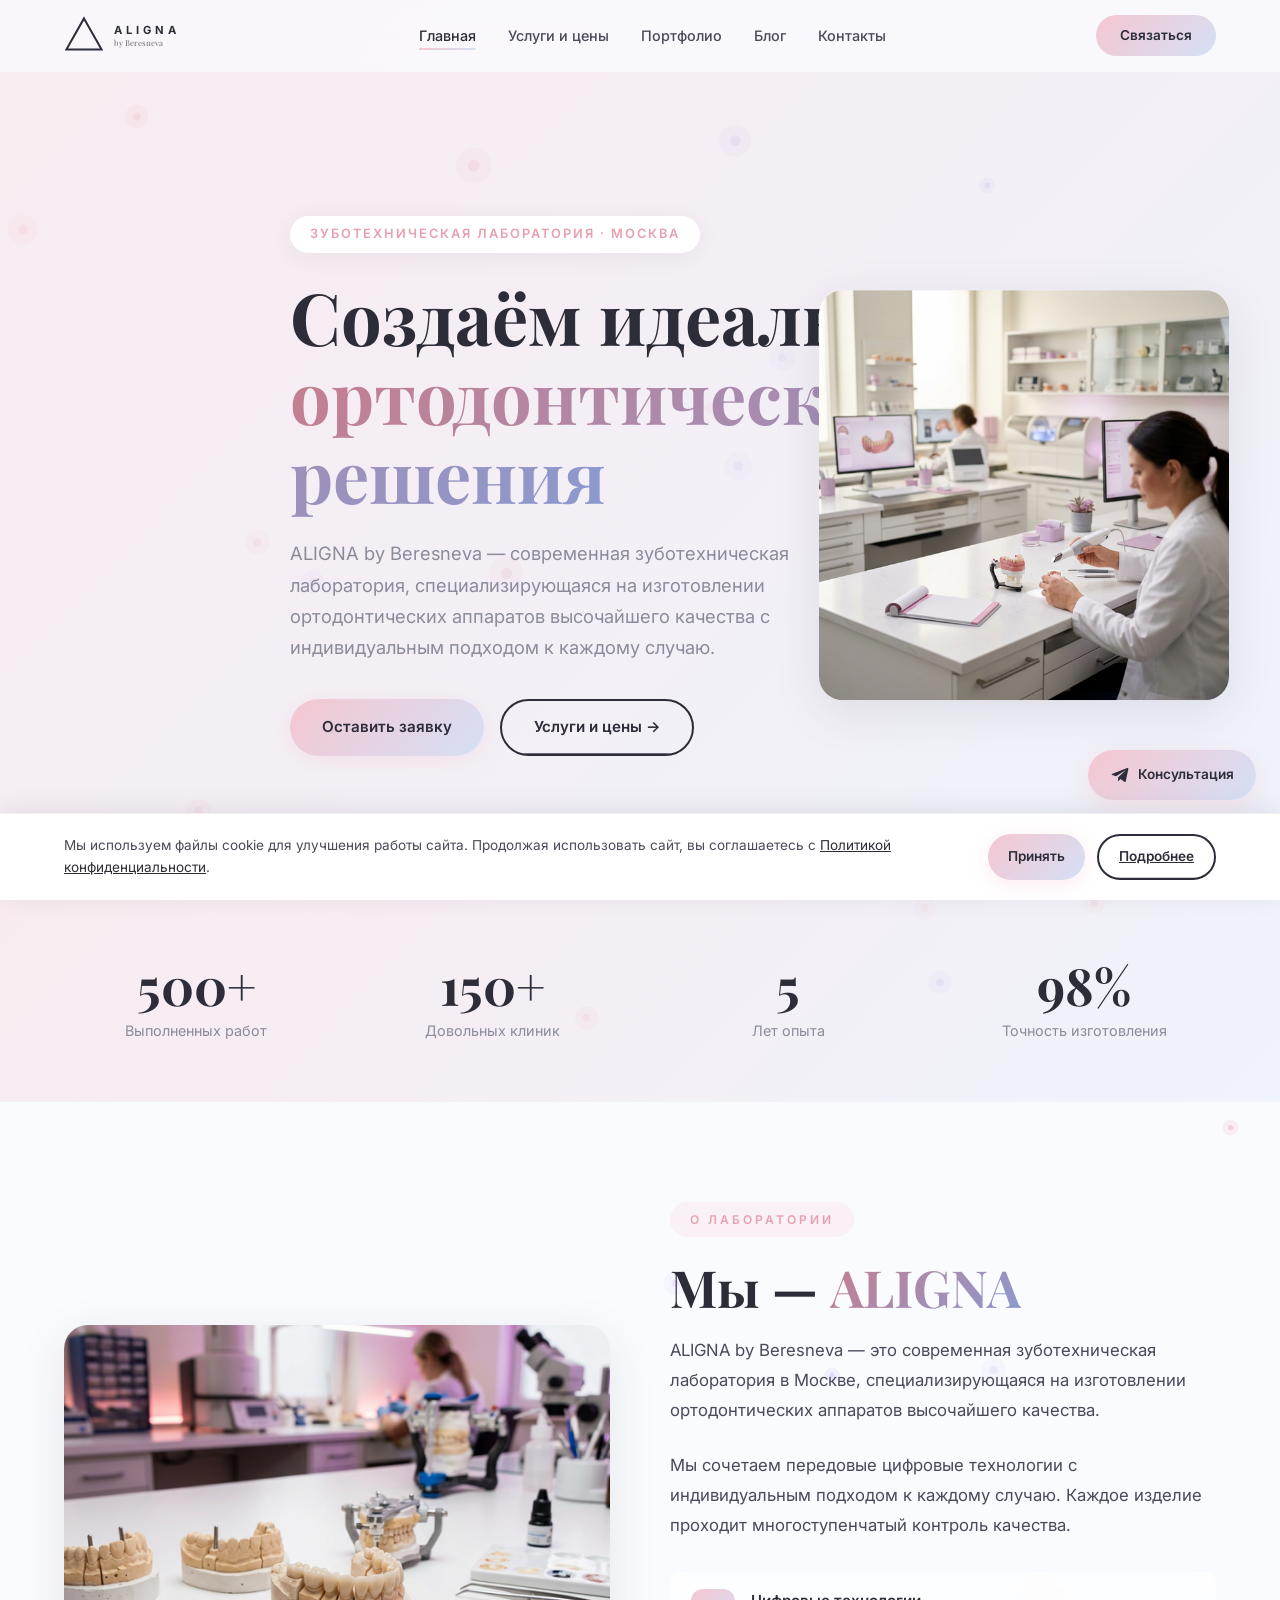
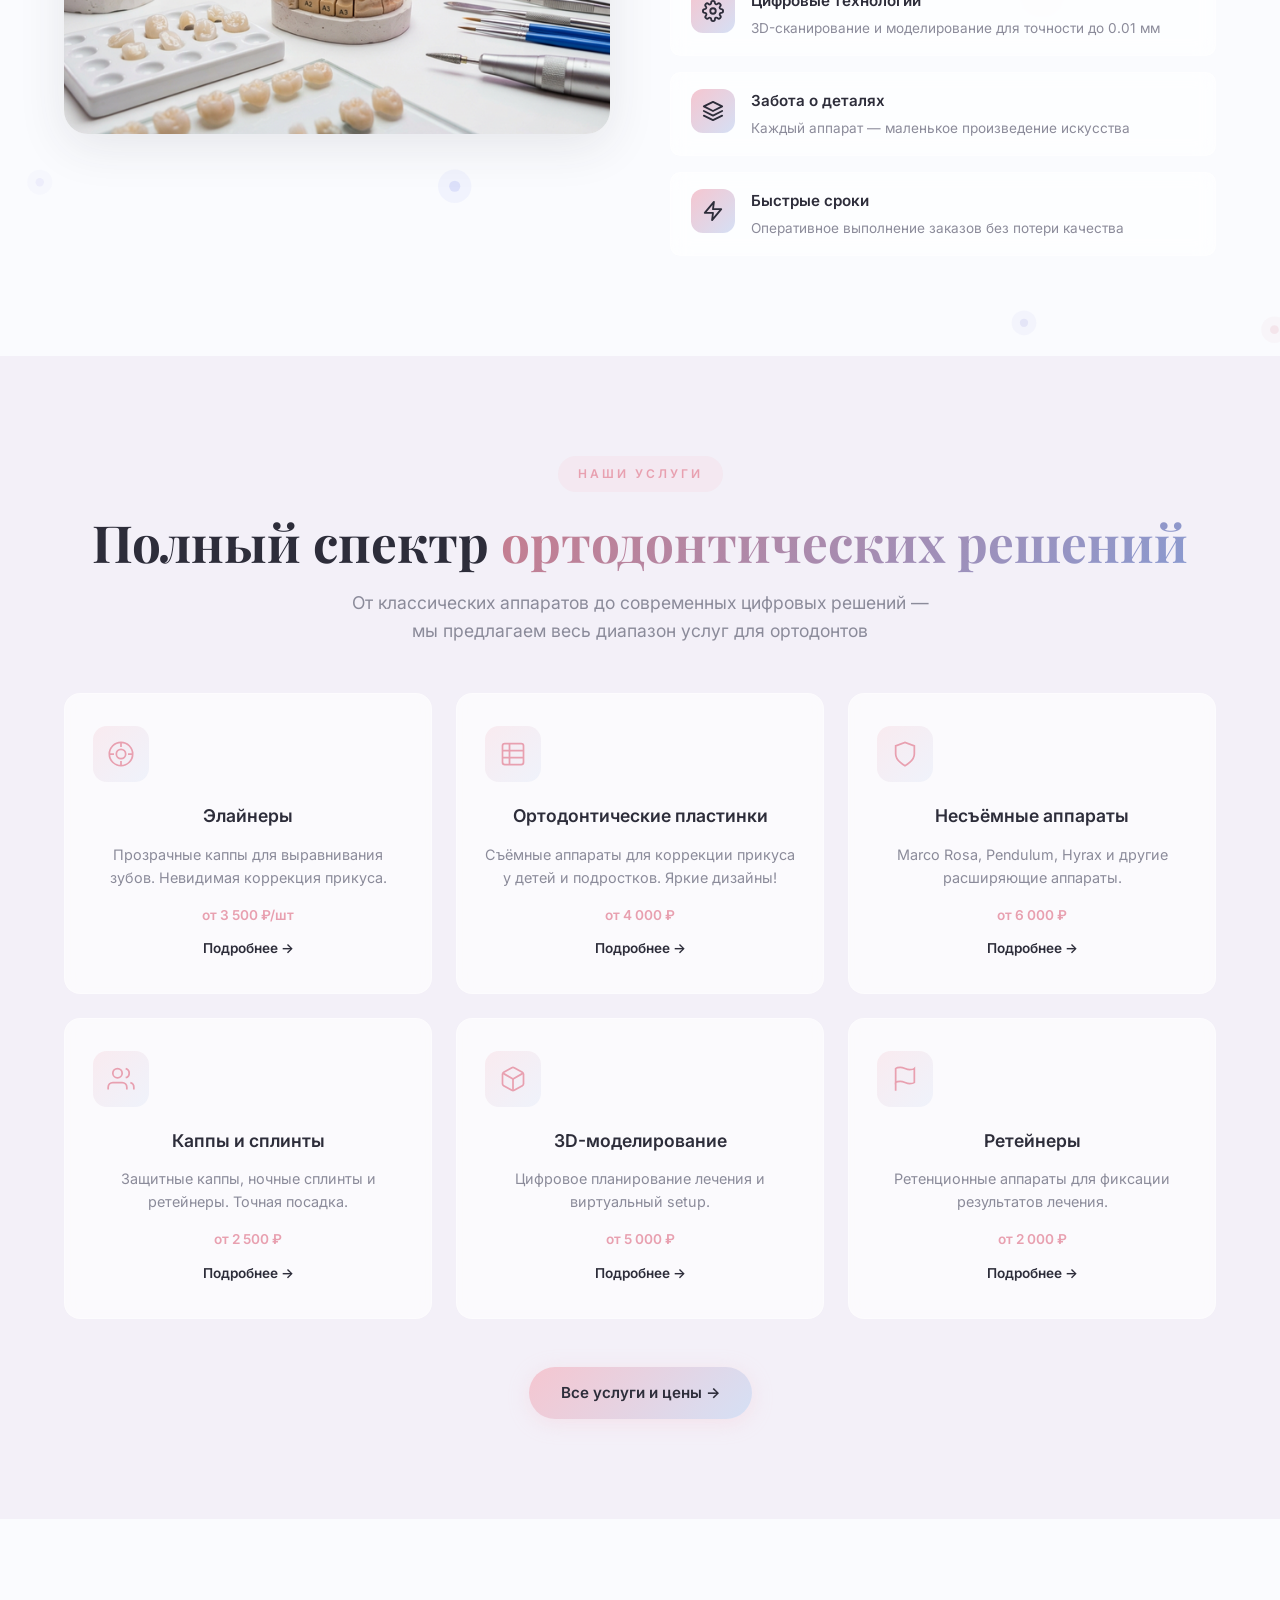
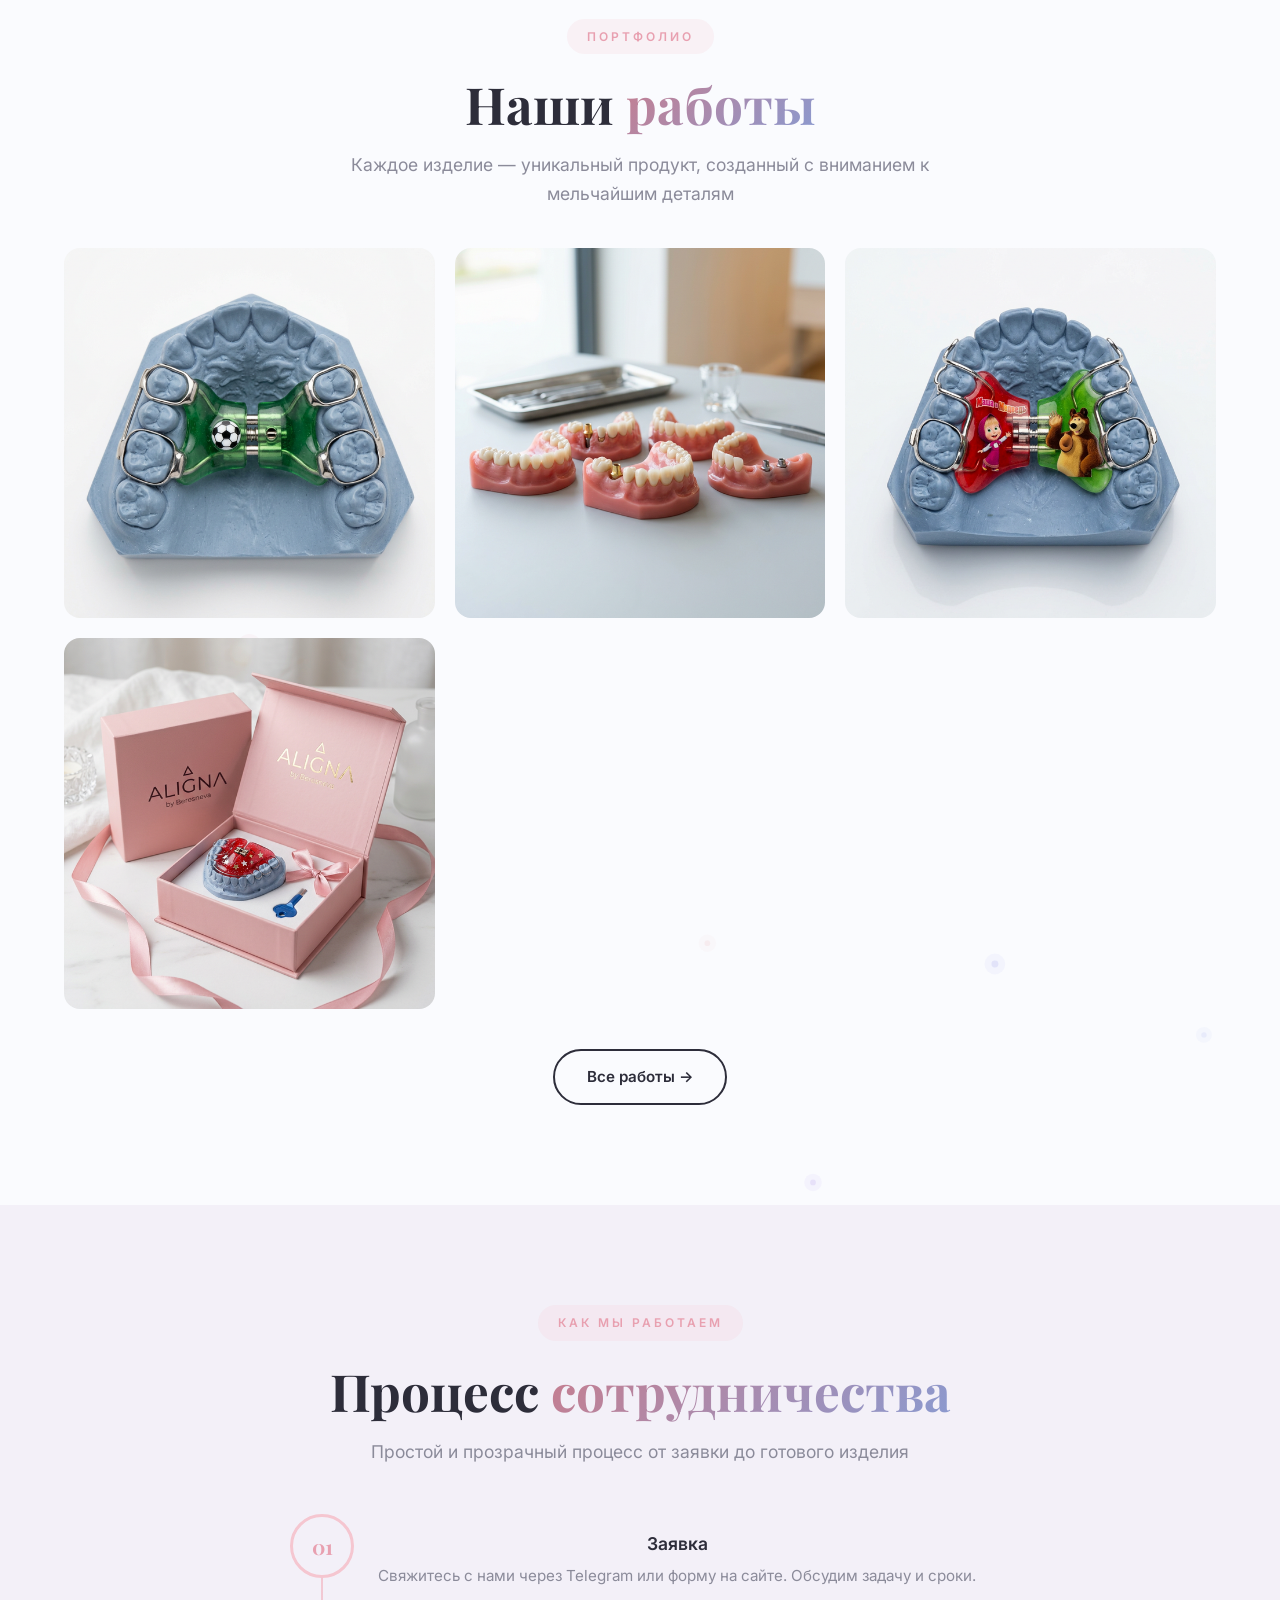
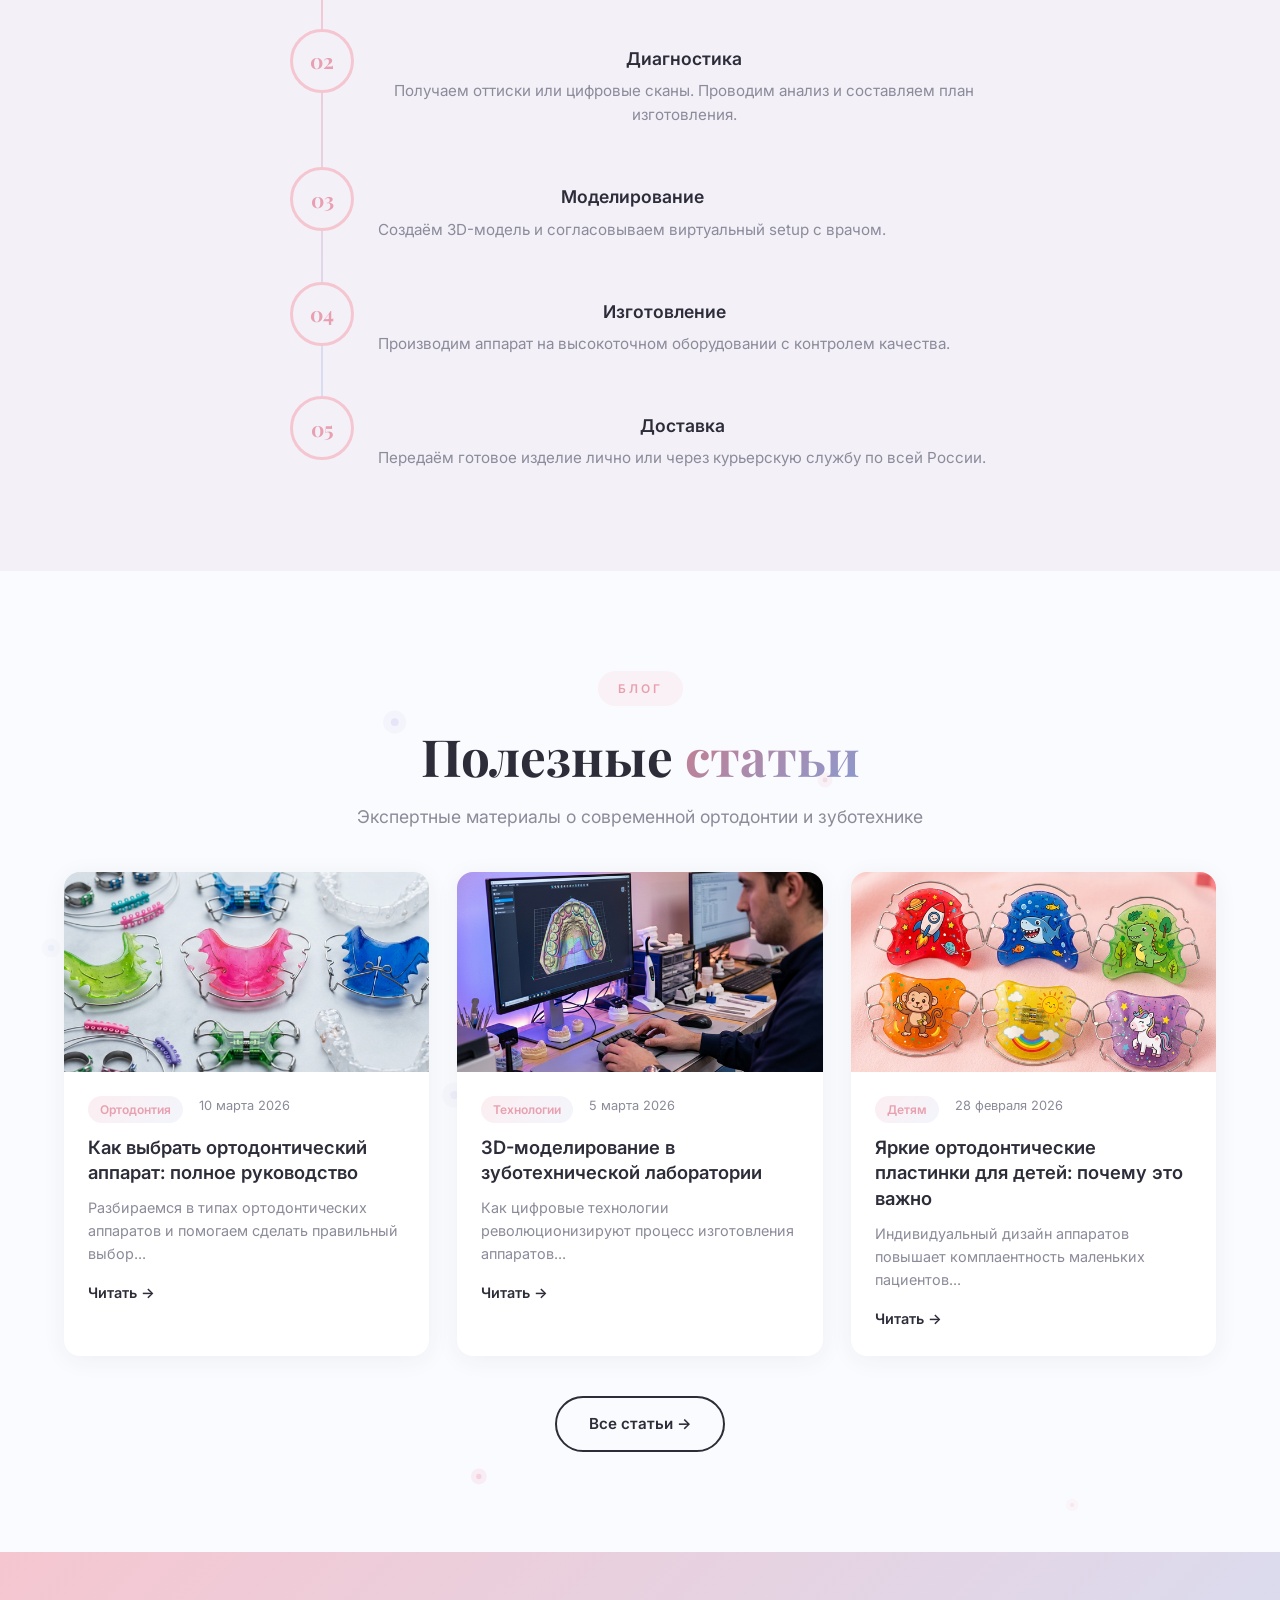
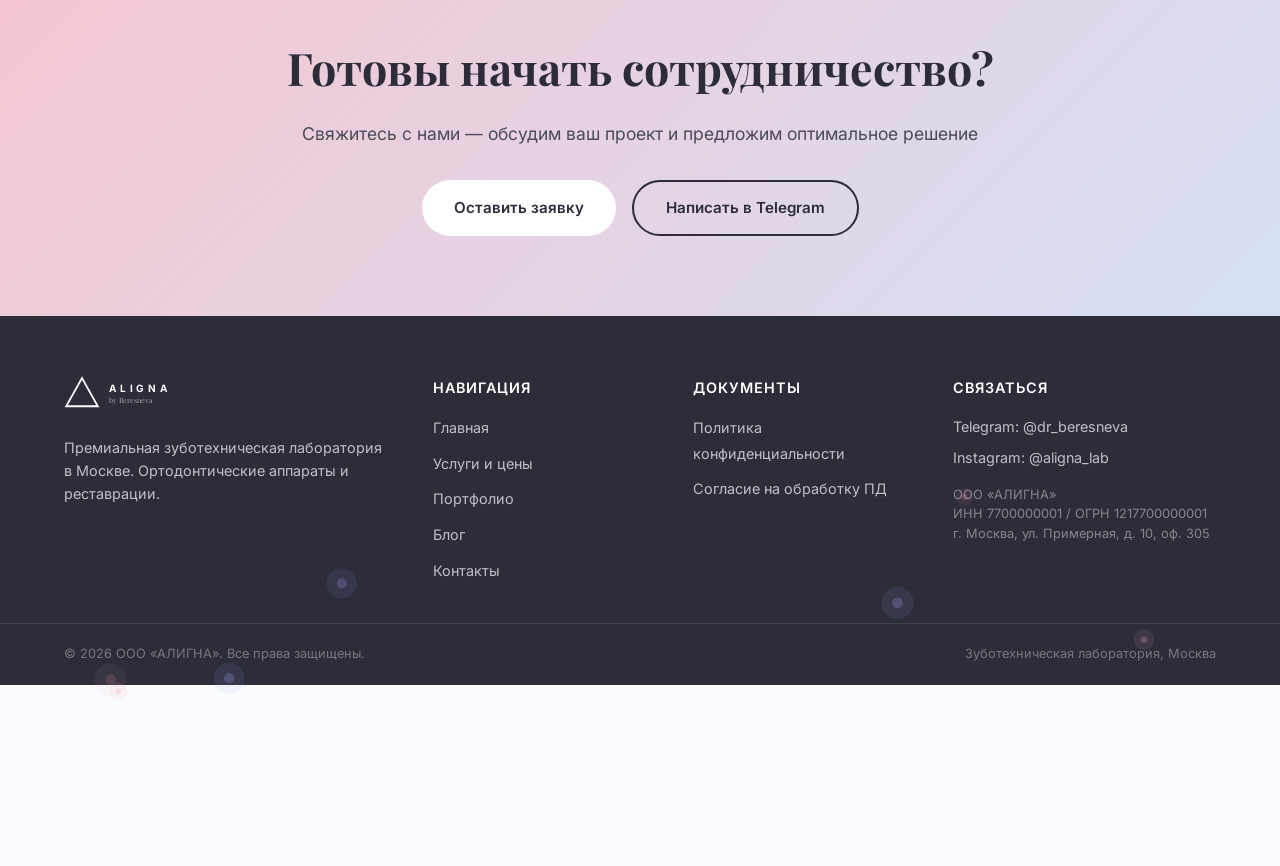
==== commit 5398fa60: "Enhance UI: animations, particles brightness, hero layout, page photos" ====
--- a/index.html
+++ b/index.html
@@ -248,7 +248,7 @@
 
             <div class="blog-grid" style="text-align: left;">
                 <div class="blog-card reveal">
-                    <div class="blog-card-image" style="background: linear-gradient(135deg, #f5c6d0, #d5e0f5); display:flex; align-items:center; justify-content:center;"><svg width="48" height="48" viewBox="0 0 24 24" fill="none" stroke="var(--pink-dark)" stroke-width="1.5" stroke-linecap="round" stroke-linejoin="round"><path d="M14 2H6a2 2 0 0 0-2 2v16a2 2 0 0 0 2 2h12a2 2 0 0 0 2-2V8z"/><polyline points="14 2 14 8 20 8"/><line x1="16" y1="13" x2="8" y2="13"/><line x1="16" y1="17" x2="8" y2="17"/><polyline points="10 9 9 9 8 9"/></svg></div>
+                    <div class="blog-card-image"><img src="img/blog-orthodontics.png" alt="Ортодонтические аппараты"></div>
                     <div class="blog-card-body">
                         <div class="blog-card-meta">
                             <span class="blog-card-tag">Ортодонтия</span>
@@ -260,7 +260,7 @@
                     </div>
                 </div>
                 <div class="blog-card reveal reveal-delay-1">
-                    <div class="blog-card-image" style="background: linear-gradient(135deg, #d5e0f5, #c8f0d8); display:flex; align-items:center; justify-content:center;"><svg width="48" height="48" viewBox="0 0 24 24" fill="none" stroke="var(--pink-dark)" stroke-width="1.5" stroke-linecap="round" stroke-linejoin="round"><rect x="2" y="3" width="20" height="14" rx="2" ry="2"/><line x1="8" y1="21" x2="16" y2="21"/><line x1="12" y1="17" x2="12" y2="21"/></svg></div>
+                    <div class="blog-card-image"><img src="img/blog-3d-modeling.png" alt="3D-моделирование в лаборатории"></div>
                     <div class="blog-card-body">
                         <div class="blog-card-meta">
                             <span class="blog-card-tag">Технологии</span>
@@ -272,7 +272,7 @@
                     </div>
                 </div>
                 <div class="blog-card reveal reveal-delay-2">
-                    <div class="blog-card-image" style="background: linear-gradient(135deg, #f0e8c8, #f5c6d0); display:flex; align-items:center; justify-content:center;"><svg width="48" height="48" viewBox="0 0 24 24" fill="none" stroke="var(--pink-dark)" stroke-width="1.5" stroke-linecap="round" stroke-linejoin="round"><path d="M20.84 4.61a5.5 5.5 0 0 0-7.78 0L12 5.67l-1.06-1.06a5.5 5.5 0 0 0-7.78 7.78l1.06 1.06L12 21.23l7.78-7.78 1.06-1.06a5.5 5.5 0 0 0 0-7.78z"/></svg></div>
+                    <div class="blog-card-image"><img src="img/blog-children.png" alt="Детские ортодонтические пластинки"></div>
                     <div class="blog-card-body">
                         <div class="blog-card-meta">
                             <span class="blog-card-tag">Детям</span>
--- a/styles.css
+++ b/styles.css
@@ -110,14 +110,41 @@
     background: var(--gradient);
     color: var(--dark);
     box-shadow: 0 4px 20px rgba(245,198,208,0.35);
-}
-.btn-primary:hover { transform: translateY(-2px); box-shadow: var(--shadow-glow); }
+    position: relative;
+    overflow: hidden;
+}
+.btn-primary::after {
+    content: '';
+    position: absolute;
+    top: -50%; left: -50%;
+    width: 200%; height: 200%;
+    background: linear-gradient(90deg, transparent, rgba(255,255,255,0.3), transparent);
+    transform: rotate(45deg) translateX(-200%);
+    transition: none;
+}
+.btn-primary:hover::after {
+    transform: rotate(45deg) translateX(100%);
+    transition: transform 0.6s ease;
+}
+.btn-primary:hover { transform: translateY(-3px); box-shadow: 0 8px 32px rgba(245,198,208,0.5); }
 .btn-outline {
     border: 2px solid var(--dark);
     color: var(--dark);
     background: transparent;
-}
-.btn-outline:hover { background: var(--dark); color: var(--white); }
+    position: relative;
+    overflow: hidden;
+}
+.btn-outline::after {
+    content: '';
+    position: absolute;
+    inset: 0;
+    background: var(--dark);
+    transform: translateY(100%);
+    transition: transform 0.35s cubic-bezier(0.4,0,0.2,1);
+    z-index: -1;
+}
+.btn-outline:hover { color: var(--white); }
+.btn-outline:hover::after { transform: translateY(0); }
 .btn-header {
     padding: 10px 24px;
     background: var(--gradient);
@@ -125,12 +152,42 @@
     border-radius: 50px;
     font-weight: 600;
     font-size: 0.85rem;
+    position: relative;
+    overflow: hidden;
+}
+.btn-header::after {
+    content: '';
+    position: absolute;
+    top: -50%; left: -50%;
+    width: 200%; height: 200%;
+    background: linear-gradient(90deg, transparent, rgba(255,255,255,0.3), transparent);
+    transform: rotate(45deg) translateX(-200%);
+    transition: none;
+}
+.btn-header:hover::after {
+    transform: rotate(45deg) translateX(100%);
+    transition: transform 0.6s ease;
 }
 .btn-header:hover { transform: translateY(-1px); box-shadow: var(--shadow-glow); }
 .btn-sm { padding: 10px 20px; font-size: 0.85rem; }
 .btn-white {
     background: var(--white);
     color: var(--dark);
+    position: relative;
+    overflow: hidden;
+}
+.btn-white::after {
+    content: '';
+    position: absolute;
+    top: -50%; left: -50%;
+    width: 200%; height: 200%;
+    background: linear-gradient(90deg, transparent, rgba(245,198,208,0.3), transparent);
+    transform: rotate(45deg) translateX(-200%);
+    transition: none;
+}
+.btn-white:hover::after {
+    transform: rotate(45deg) translateX(100%);
+    transition: transform 0.6s ease;
 }
 .btn-white:hover { transform: translateY(-2px); box-shadow: var(--shadow-lg); }
 
@@ -297,11 +354,11 @@
 .hero-actions { display: flex; gap: 16px; flex-wrap: wrap; }
 .hero-image {
     position: absolute;
-    right: 2%;
+    right: 4%;
     top: 55%;
     transform: translateY(-50%);
-    width: 38%;
-    max-width: 480px;
+    width: 32%;
+    max-width: 420px;
     z-index: 1;
     border-radius: var(--radius-lg);
     overflow: hidden;
@@ -950,15 +1007,49 @@
     box-shadow: 0 6px 24px rgba(245,198,208,0.4);
     transition: var(--transition);
     text-decoration: none;
+    animation: telegramPulse 3s ease-in-out infinite;
+}
+@keyframes telegramPulse {
+    0%, 100% { box-shadow: 0 6px 24px rgba(245,198,208,0.4); }
+    50% { box-shadow: 0 6px 36px rgba(245,198,208,0.8), 0 0 60px rgba(213,224,245,0.3); }
 }
 .floating-telegram:hover {
-    transform: translateY(-3px) scale(1.03);
-    box-shadow: 0 8px 32px rgba(245,198,208,0.6);
+    transform: translateY(-3px) scale(1.05);
+    box-shadow: 0 8px 40px rgba(245,198,208,0.7);
+    animation: none;
 }
 .floating-telegram svg {
     width: 20px;
     height: 20px;
     flex-shrink: 0;
+}
+
+/* ── Page Decorative Images ── */
+.page-images-row {
+    display: grid;
+    grid-template-columns: repeat(auto-fit, minmax(280px, 1fr));
+    gap: 20px;
+    margin-top: 48px;
+}
+.page-image {
+    border-radius: var(--radius);
+    overflow: hidden;
+    box-shadow: var(--shadow);
+    aspect-ratio: 16/10;
+    transition: var(--transition);
+}
+.page-image:hover {
+    transform: translateY(-4px);
+    box-shadow: var(--shadow-lg);
+}
+.page-image img {
+    width: 100%;
+    height: 100%;
+    object-fit: cover;
+    transition: transform 0.5s ease;
+}
+.page-image:hover img {
+    transform: scale(1.05);
 }
 
 /* ── Page Header for Inner Pages ── */
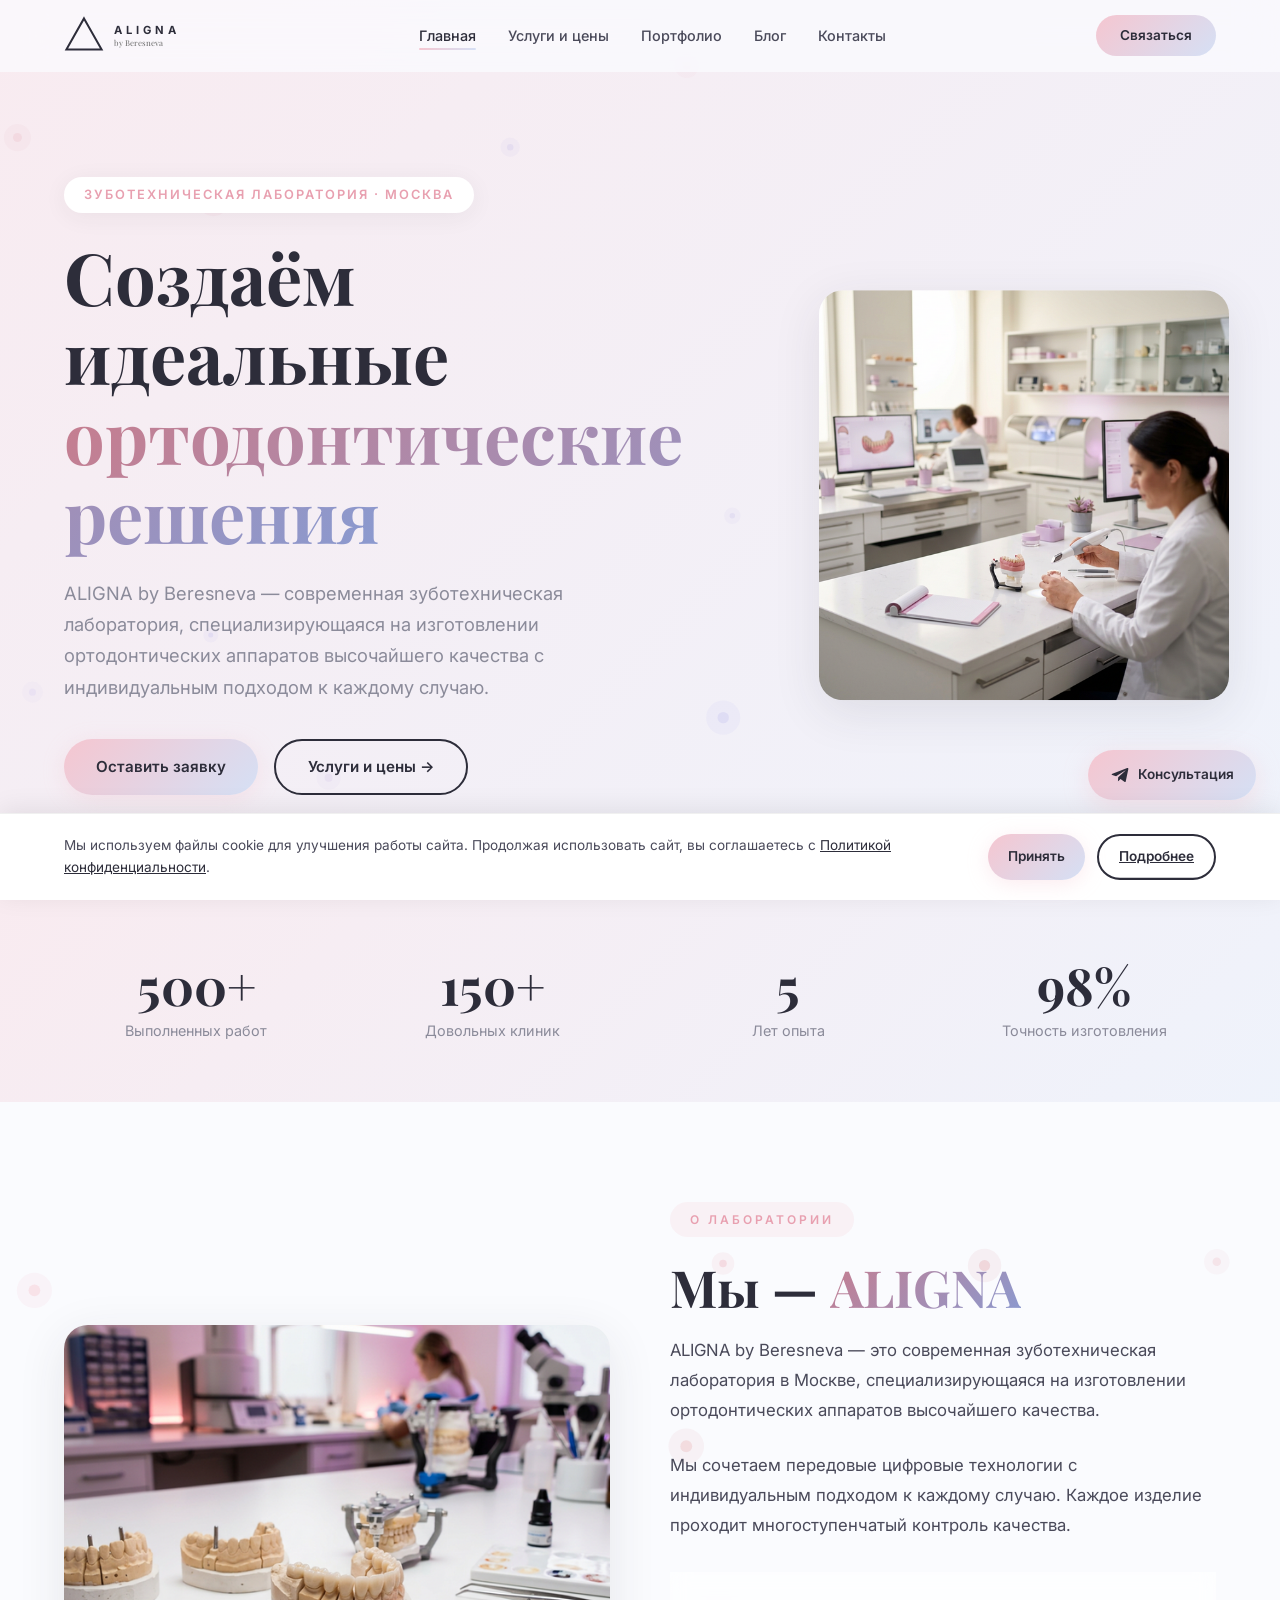
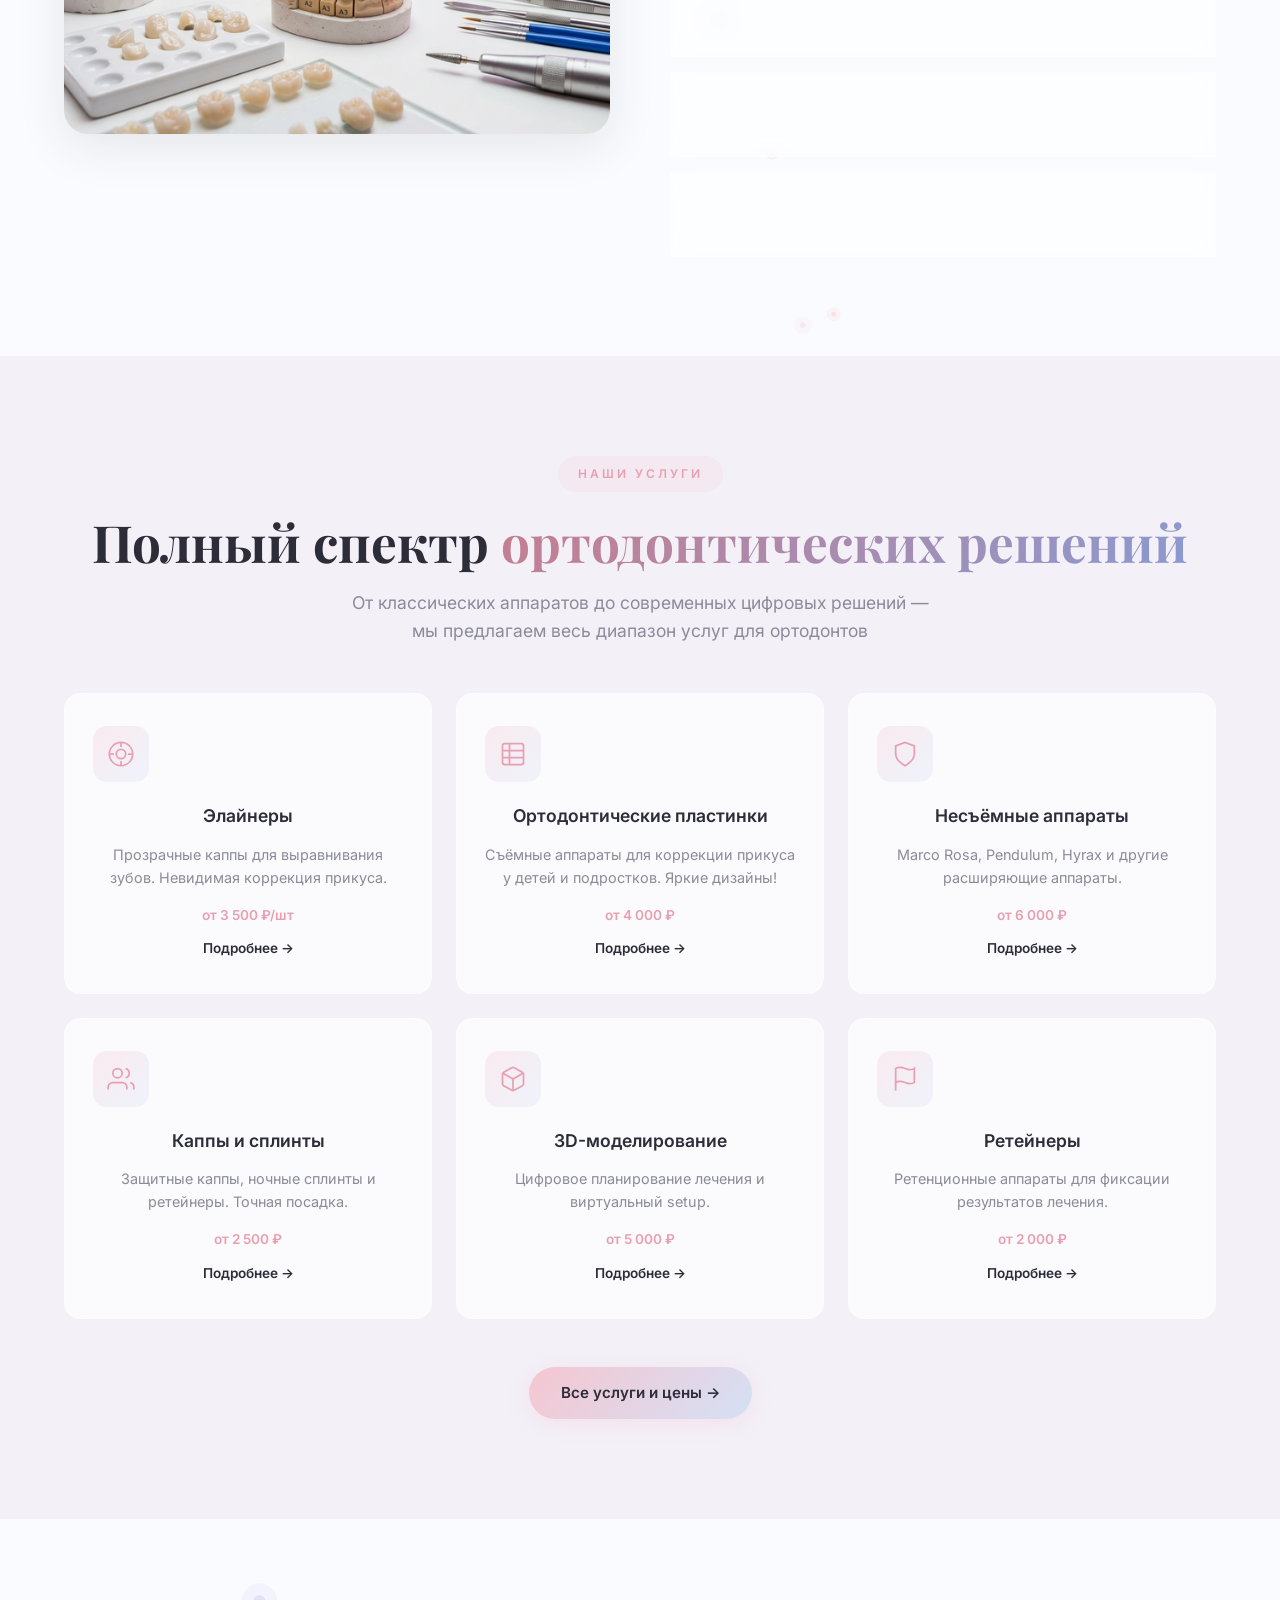
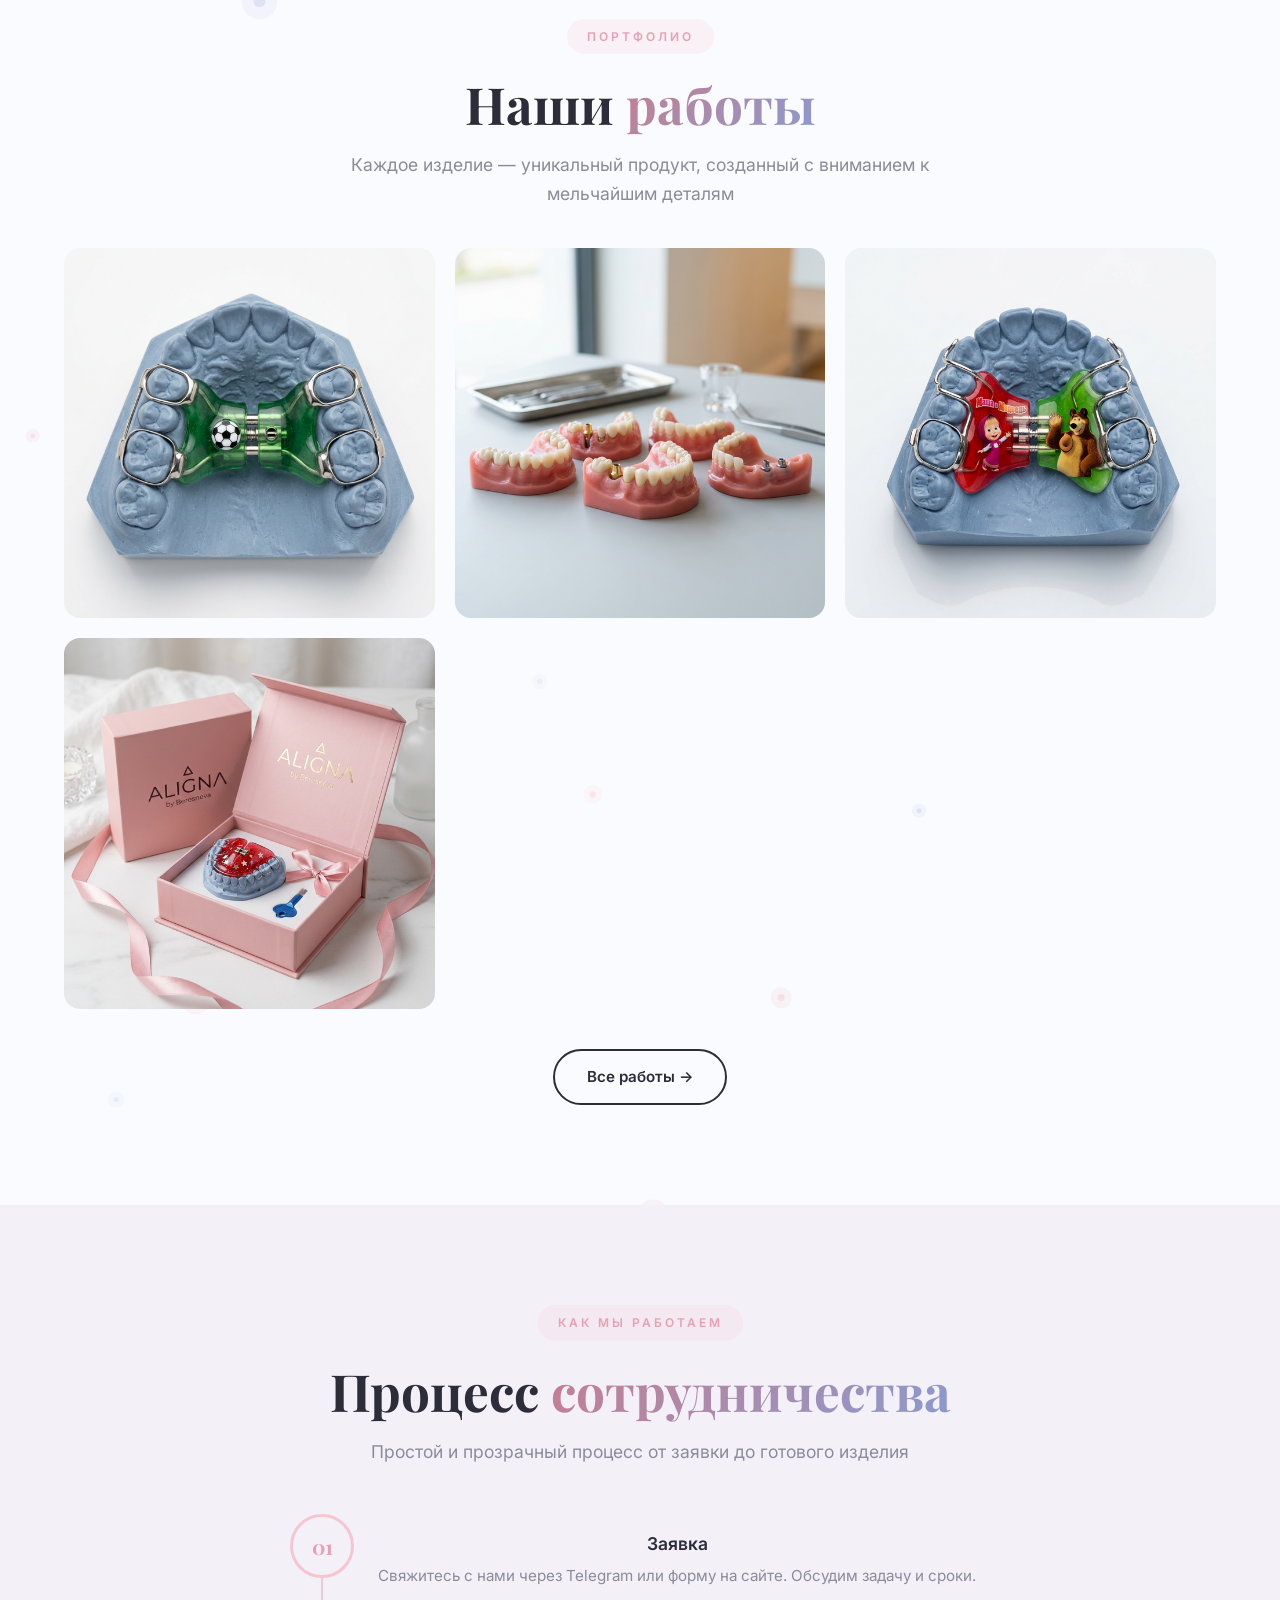
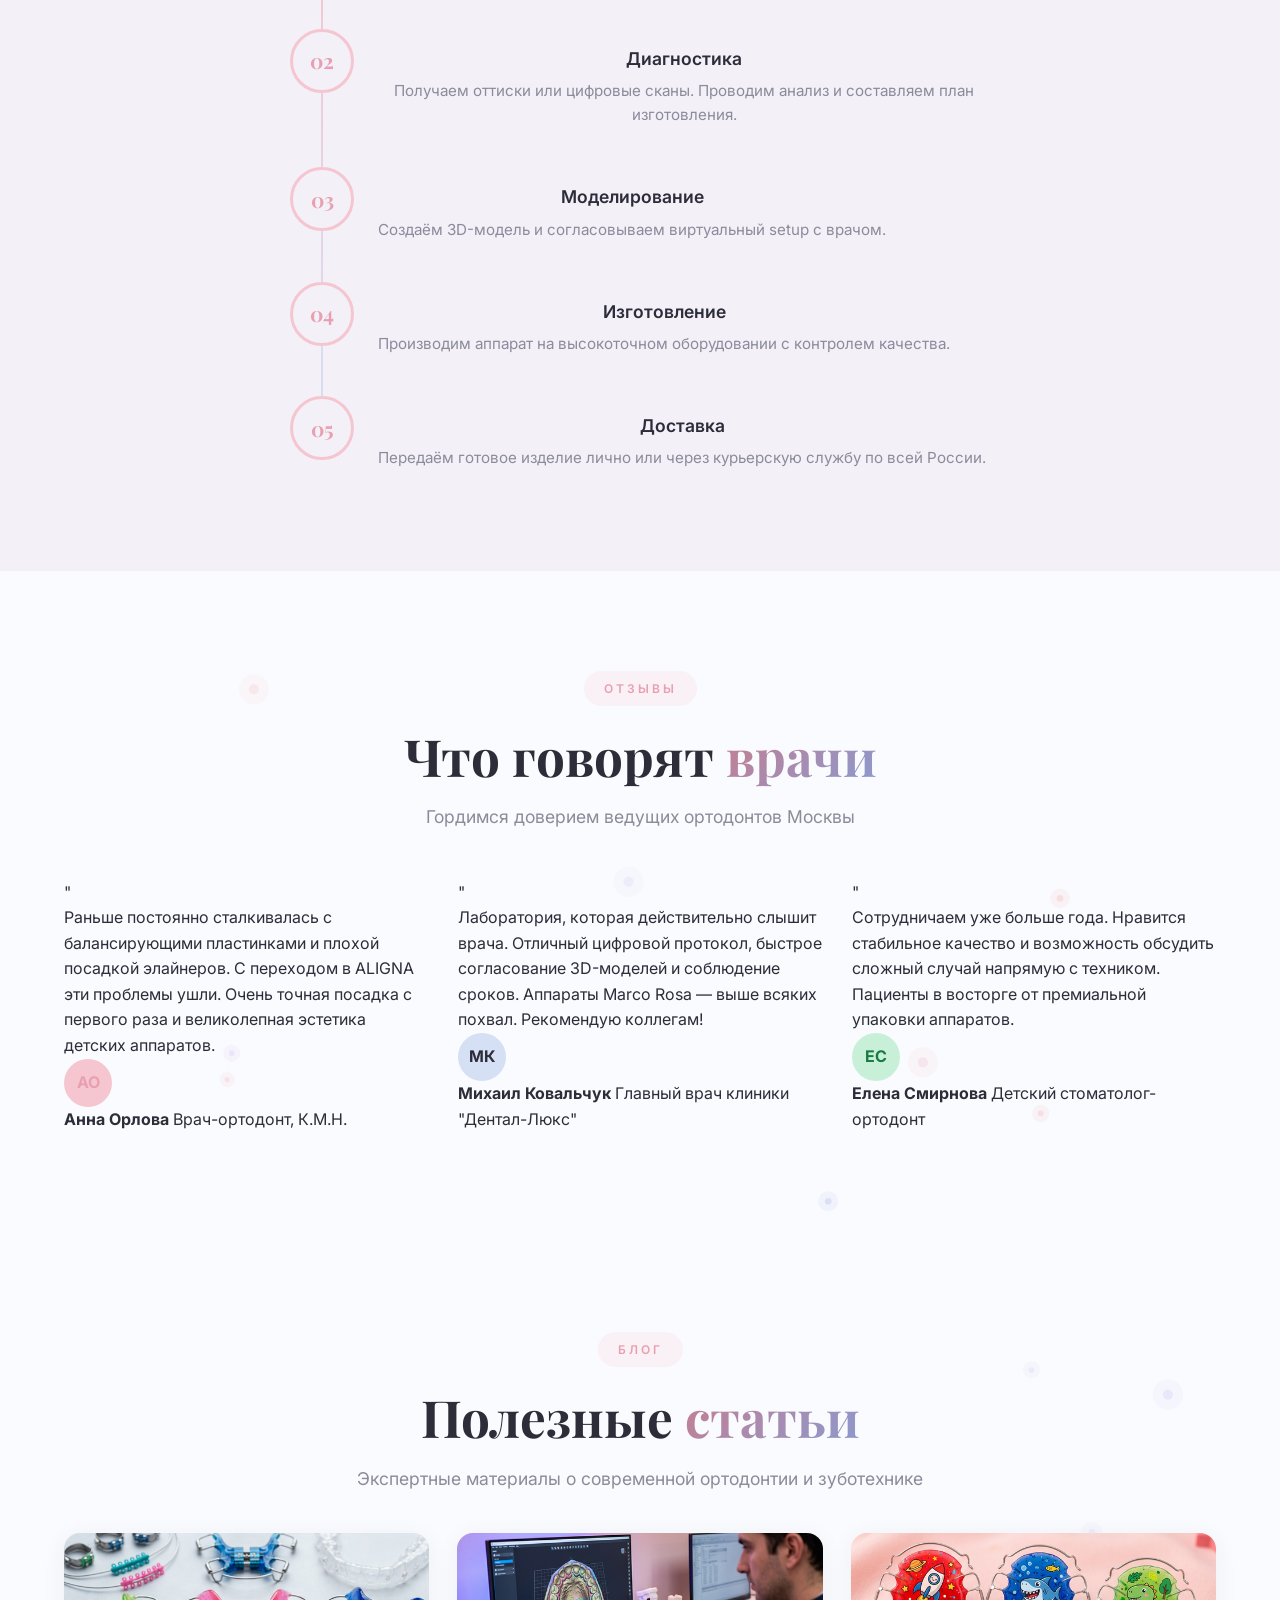
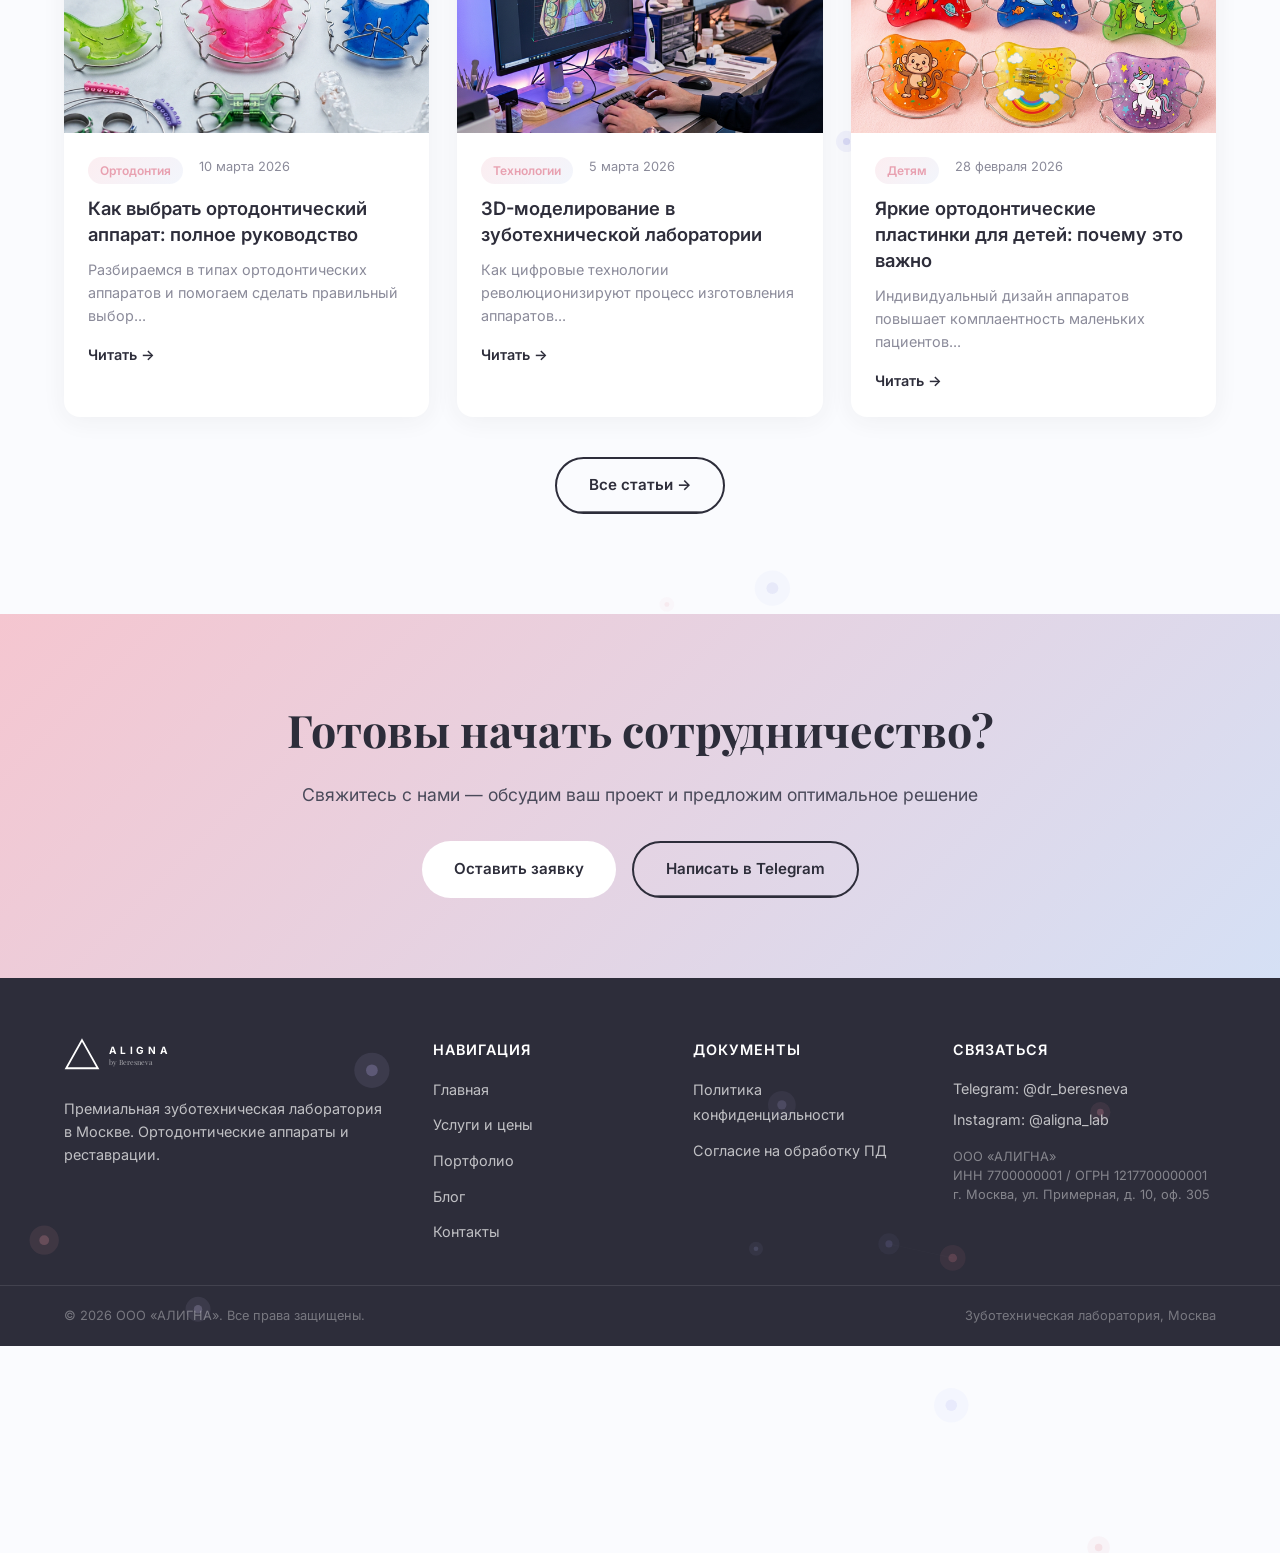
==== commit 50471711: "feat: add Conversion and SEO improvements (Calc, FAQ, Testimonials, Slider, LazyLoad)" ====
--- a/index.html
+++ b/index.html
@@ -11,6 +11,32 @@
     <meta property="og:type" content="website">
     <meta property="og:locale" content="ru_RU">
     <link rel="stylesheet" href="styles.css">
+
+    <!-- Schema.org Organization -->
+    <script type="application/ld+json">
+    {
+      "@context": "https://schema.org",
+      "@type": "MedicalOrganization",
+      "name": "ALIGNA by Beresneva",
+      "legalName": "ООО АЛИГНА",
+      "url": "https://kiyksp3-bot.github.io/aligna-lab/",
+      "logo": "https://kiyksp3-bot.github.io/aligna-lab/img/aligna-logo.png",
+      "description": "Премиальная зуботехническая лаборатория в Москве. Элайнеры, ортодонтические пластинки, каппы, ретейнеры.",
+      "telephone": "+7 (000) 000-00-00",
+      "address": {
+        "@type": "PostalAddress",
+        "streetAddress": "ул. Примерная, д. 10, оф. 305",
+        "addressLocality": "Москва",
+        "addressCountry": "RU"
+      },
+      "contactPoint": {
+        "@type": "ContactPoint",
+        "contactType": "customer support",
+        "telephone": "+7 (000) 000-00-00",
+        "url": "https://t.me/dr_beresneva"
+      }
+    }
+    </script>
 </head>
 <body>
 
@@ -169,19 +195,19 @@
 
             <div class="portfolio-grid" style="margin-top: 40px;">
                 <div class="portfolio-item reveal" data-category="appliances">
-                    <img src="img/work-1.png" alt="Ортодонтический аппарат с расширителем">
+                    <img src="img/work-1.png" alt="Ортодонтический аппарат с расширителем" loading="lazy">
                     <span class="portfolio-item-label">Расширяющий аппарат</span>
                 </div>
                 <div class="portfolio-item reveal reveal-delay-1" data-category="models">
-                    <img src="img/work-2.png" alt="Зубные модели с коронками">
+                    <img src="img/work-2.png" alt="Зубные модели с коронками" loading="lazy">
                     <span class="portfolio-item-label">Модели с коронками</span>
                 </div>
                 <div class="portfolio-item reveal reveal-delay-2" data-category="plates">
-                    <img src="img/work-3.png" alt="Пластинка Marco Rosa с дизайном Маша и Медведь">
+                    <img src="img/work-3.png" alt="Пластинка Marco Rosa с дизайном Маша и Медведь" loading="lazy">
                     <span class="portfolio-item-label">Marco Rosa — детский дизайн</span>
                 </div>
                 <div class="portfolio-item reveal" data-category="packaging">
-                    <img src="img/work-4.png" alt="Фирменная упаковка ALIGNA с аппаратом">
+                    <img src="img/work-4.png" alt="Фирменная упаковка ALIGNA с аппаратом" loading="lazy">
                     <span class="portfolio-item-label">Премиум упаковка</span>
                 </div>
             </div>
@@ -237,6 +263,61 @@
                 </div>
             </div>
         </div>
+        </div>
+    </section>
+
+    <!-- ═══ TESTIMONIALS ═══ -->
+    <section class="section">
+        <div class="container text-center">
+            <div class="section-label">Отзывы</div>
+            <h2 class="section-title">Что говорят <span>врачи</span></h2>
+            <p class="section-subtitle">Гордимся доверием ведущих ортодонтов Москвы</p>
+
+            <div class="testimonials-grid" style="display: grid; grid-template-columns: repeat(auto-fit, minmax(300px, 1fr)); gap: 30px; margin-top: 48px; text-align: left;">
+                
+                <div class="testimonial-card reveal">
+                    <div class="testimonial-content">
+                        <div class="quote-icon">"</div>
+                        <p>Раньше постоянно сталкивалась с балансирующими пластинками и плохой посадкой элайнеров. С переходом в ALIGNA эти проблемы ушли. Очень точная посадка с первого раза и великолепная эстетика детских аппаратов.</p>
+                    </div>
+                    <div class="testimonial-author">
+                        <div class="author-avatar" style="background:#f5c6d0; display:flex; align-items:center; justify-content:center; border-radius:50%; width:48px; height:48px; font-weight:bold; color:var(--pink-dark)">АО</div>
+                        <div class="author-info">
+                            <strong>Анна Орлова</strong>
+                            <span>Врач-ортодонт, К.М.Н.</span>
+                        </div>
+                    </div>
+                </div>
+
+                <div class="testimonial-card reveal reveal-delay-1">
+                    <div class="testimonial-content">
+                        <div class="quote-icon">"</div>
+                        <p>Лаборатория, которая действительно слышит врача. Отличный цифровой протокол, быстрое согласование 3D-моделей и соблюдение сроков. Аппараты Marco Rosa — выше всяких похвал. Рекомендую коллегам!</p>
+                    </div>
+                    <div class="testimonial-author">
+                        <div class="author-avatar" style="background:#d5e0f5; display:flex; align-items:center; justify-content:center; border-radius:50%; width:48px; height:48px; font-weight:bold; color:var(--blue)">МК</div>
+                        <div class="author-info">
+                            <strong>Михаил Ковальчук</strong>
+                            <span>Главный врач клиники "Дентал-Люкс"</span>
+                        </div>
+                    </div>
+                </div>
+
+                <div class="testimonial-card reveal reveal-delay-2">
+                    <div class="testimonial-content">
+                        <div class="quote-icon">"</div>
+                        <p>Сотрудничаем уже больше года. Нравится стабильное качество и возможность обсудить сложный случай напрямую с техником. Пациенты в восторге от премиальной упаковки аппаратов.</p>
+                    </div>
+                    <div class="testimonial-author">
+                        <div class="author-avatar" style="background:#c8f0d8; display:flex; align-items:center; justify-content:center; border-radius:50%; width:48px; height:48px; font-weight:bold; color:#1b7a42">ЕС</div>
+                        <div class="author-info">
+                            <strong>Елена Смирнова</strong>
+                            <span>Детский стоматолог-ортодонт</span>
+                        </div>
+                    </div>
+                </div>
+            </div>
+        </div>
     </section>
 
     <!-- ═══ BLOG PREVIEW ═══ -->
@@ -248,7 +329,7 @@
 
             <div class="blog-grid" style="text-align: left;">
                 <div class="blog-card reveal">
-                    <div class="blog-card-image"><img src="img/blog-orthodontics.png" alt="Ортодонтические аппараты"></div>
+                    <div class="blog-card-image"><img src="img/blog-orthodontics.png" alt="Ортодонтические аппараты" loading="lazy"></div>
                     <div class="blog-card-body">
                         <div class="blog-card-meta">
                             <span class="blog-card-tag">Ортодонтия</span>
@@ -260,7 +341,7 @@
                     </div>
                 </div>
                 <div class="blog-card reveal reveal-delay-1">
-                    <div class="blog-card-image"><img src="img/blog-3d-modeling.png" alt="3D-моделирование в лаборатории"></div>
+                    <div class="blog-card-image"><img src="img/blog-3d-modeling.png" alt="3D-моделирование в лаборатории" loading="lazy"></div>
                     <div class="blog-card-body">
                         <div class="blog-card-meta">
                             <span class="blog-card-tag">Технологии</span>
@@ -272,7 +353,7 @@
                     </div>
                 </div>
                 <div class="blog-card reveal reveal-delay-2">
-                    <div class="blog-card-image"><img src="img/blog-children.png" alt="Детские ортодонтические пластинки"></div>
+                    <div class="blog-card-image"><img src="img/blog-children.png" alt="Детские ортодонтические пластинки" loading="lazy"></div>
                     <div class="blog-card-body">
                         <div class="blog-card-meta">
                             <span class="blog-card-tag">Детям</span>
--- a/styles.css
+++ b/styles.css
@@ -316,7 +316,7 @@
 .hero-content {
     position: relative;
     z-index: 2;
-    max-width: 700px;
+    max-width: 55%; /* Prevents text from overlapping the absolute right image */
 }
 .hero-label {
     display: inline-block;
@@ -1026,12 +1026,17 @@
 
 /* ── Page Decorative Images ── */
 .page-images-row {
-    display: grid;
-    grid-template-columns: repeat(auto-fit, minmax(280px, 1fr));
-    gap: 20px;
+    display: flex;
+    justify-content: center;
+    gap: 24px;
     margin-top: 48px;
+    max-width: 900px;
+    margin-left: auto;
+    margin-right: auto;
 }
 .page-image {
+    flex: 1;
+    min-width: 0;
     border-radius: var(--radius);
     overflow: hidden;
     box-shadow: var(--shadow);
@@ -1107,3 +1112,49 @@
     .filter-bar { gap: 8px; }
     .filter-btn { padding: 8px 16px; font-size: 0.8rem; }
 }
+
+/* ── Calculator ── */
+.calc-card {
+    display: flex;
+    flex-wrap: wrap;
+    background: var(--white);
+    border-radius: var(--radius-lg);
+    overflow: hidden;
+    box-shadow: var(--shadow-lg);
+    border: 1px solid rgba(0,0,0,0.03);
+}
+.calc-content {
+    flex: 2;
+    padding: 40px;
+    min-width: 320px;
+}
+.calc-result {
+    flex: 1;
+    background: var(--gradient-soft);
+    padding: 40px;
+    display: flex;
+    flex-direction: column;
+    justify-content: center;
+    border-left: 1px solid rgba(0,0,0,0.03);
+    min-width: 250px;
+}
+.calc-result-label {
+    font-size: 1rem;
+    color: var(--gray);
+    margin-bottom: 8px;
+    text-align: center;
+}
+.calc-result-value {
+    font-family: var(--font-display);
+    font-size: 2.5rem;
+    font-weight: 700;
+    color: var(--pink-dark);
+    text-align: center;
+    margin-bottom: 24px;
+}
+@media (max-width: 768px) {
+    .calc-result {
+        border-left: none;
+        border-top: 1px solid rgba(0,0,0,0.03);
+    }
+}
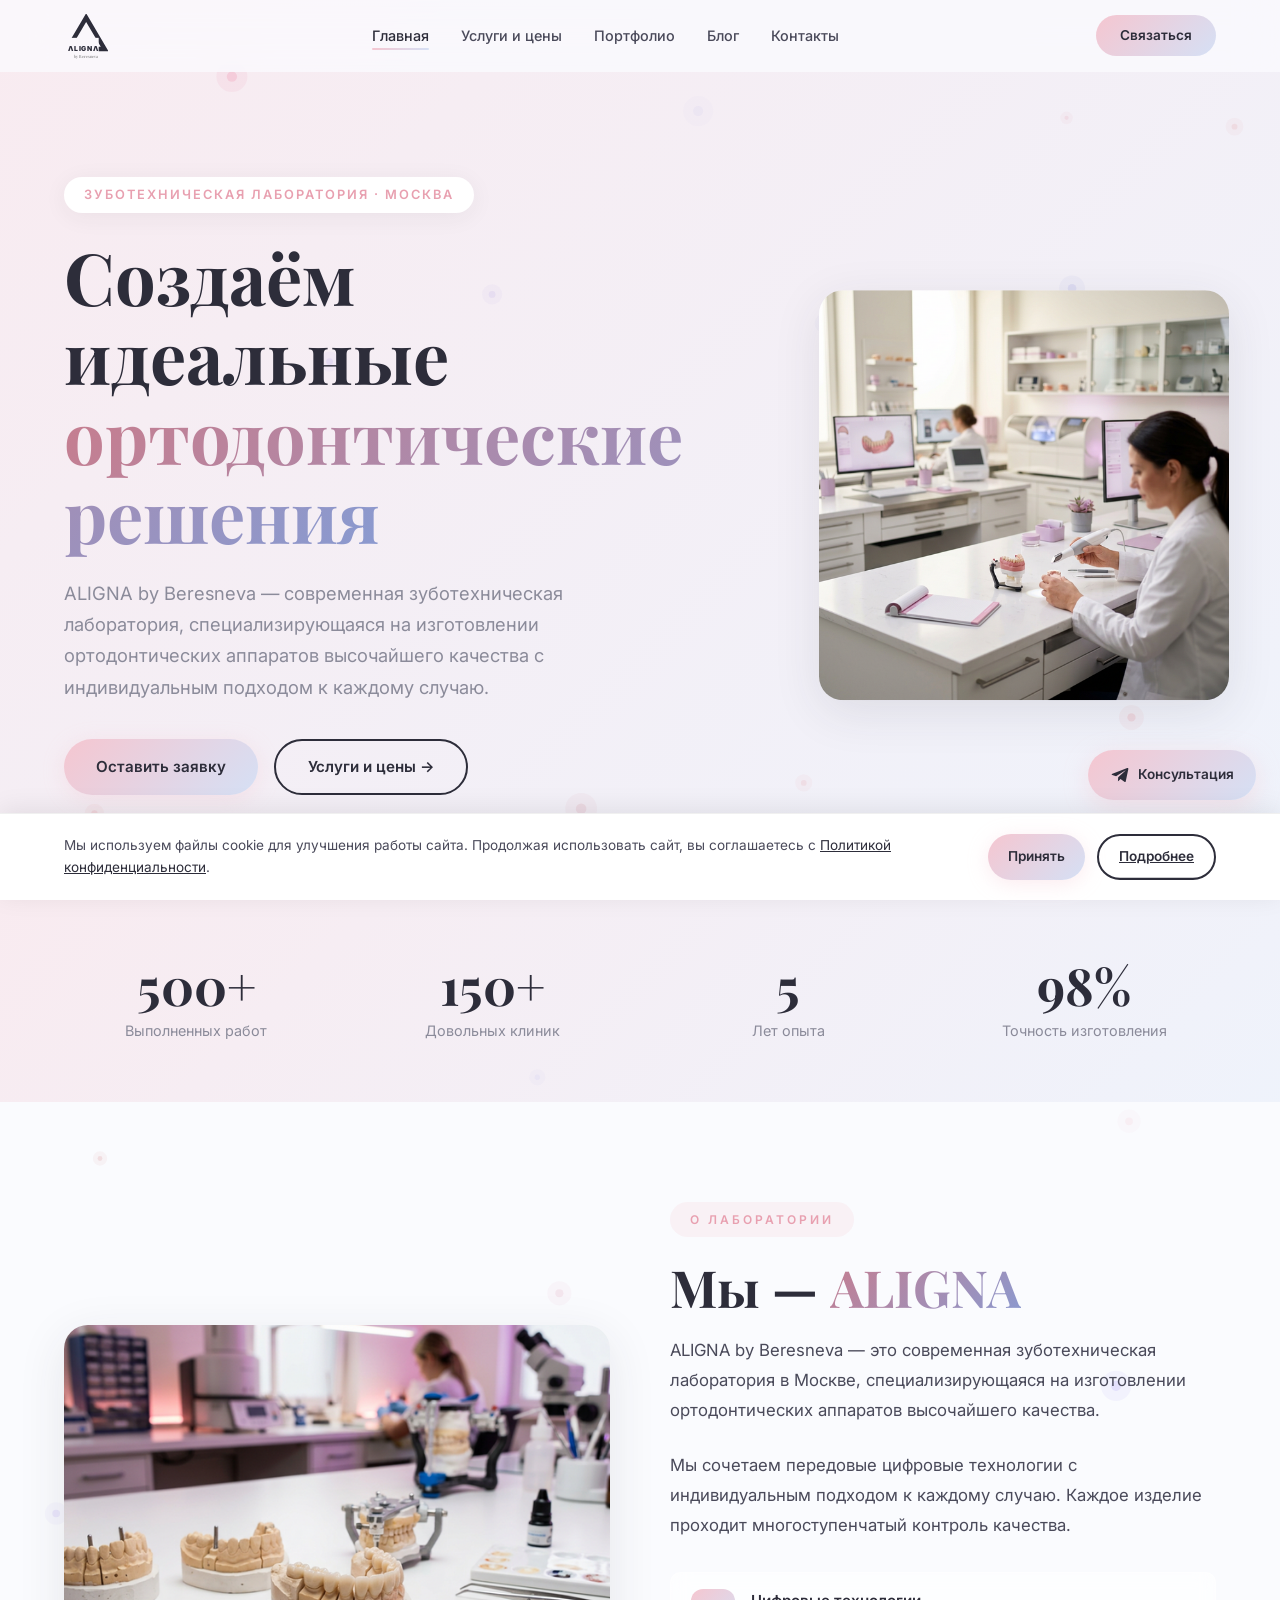
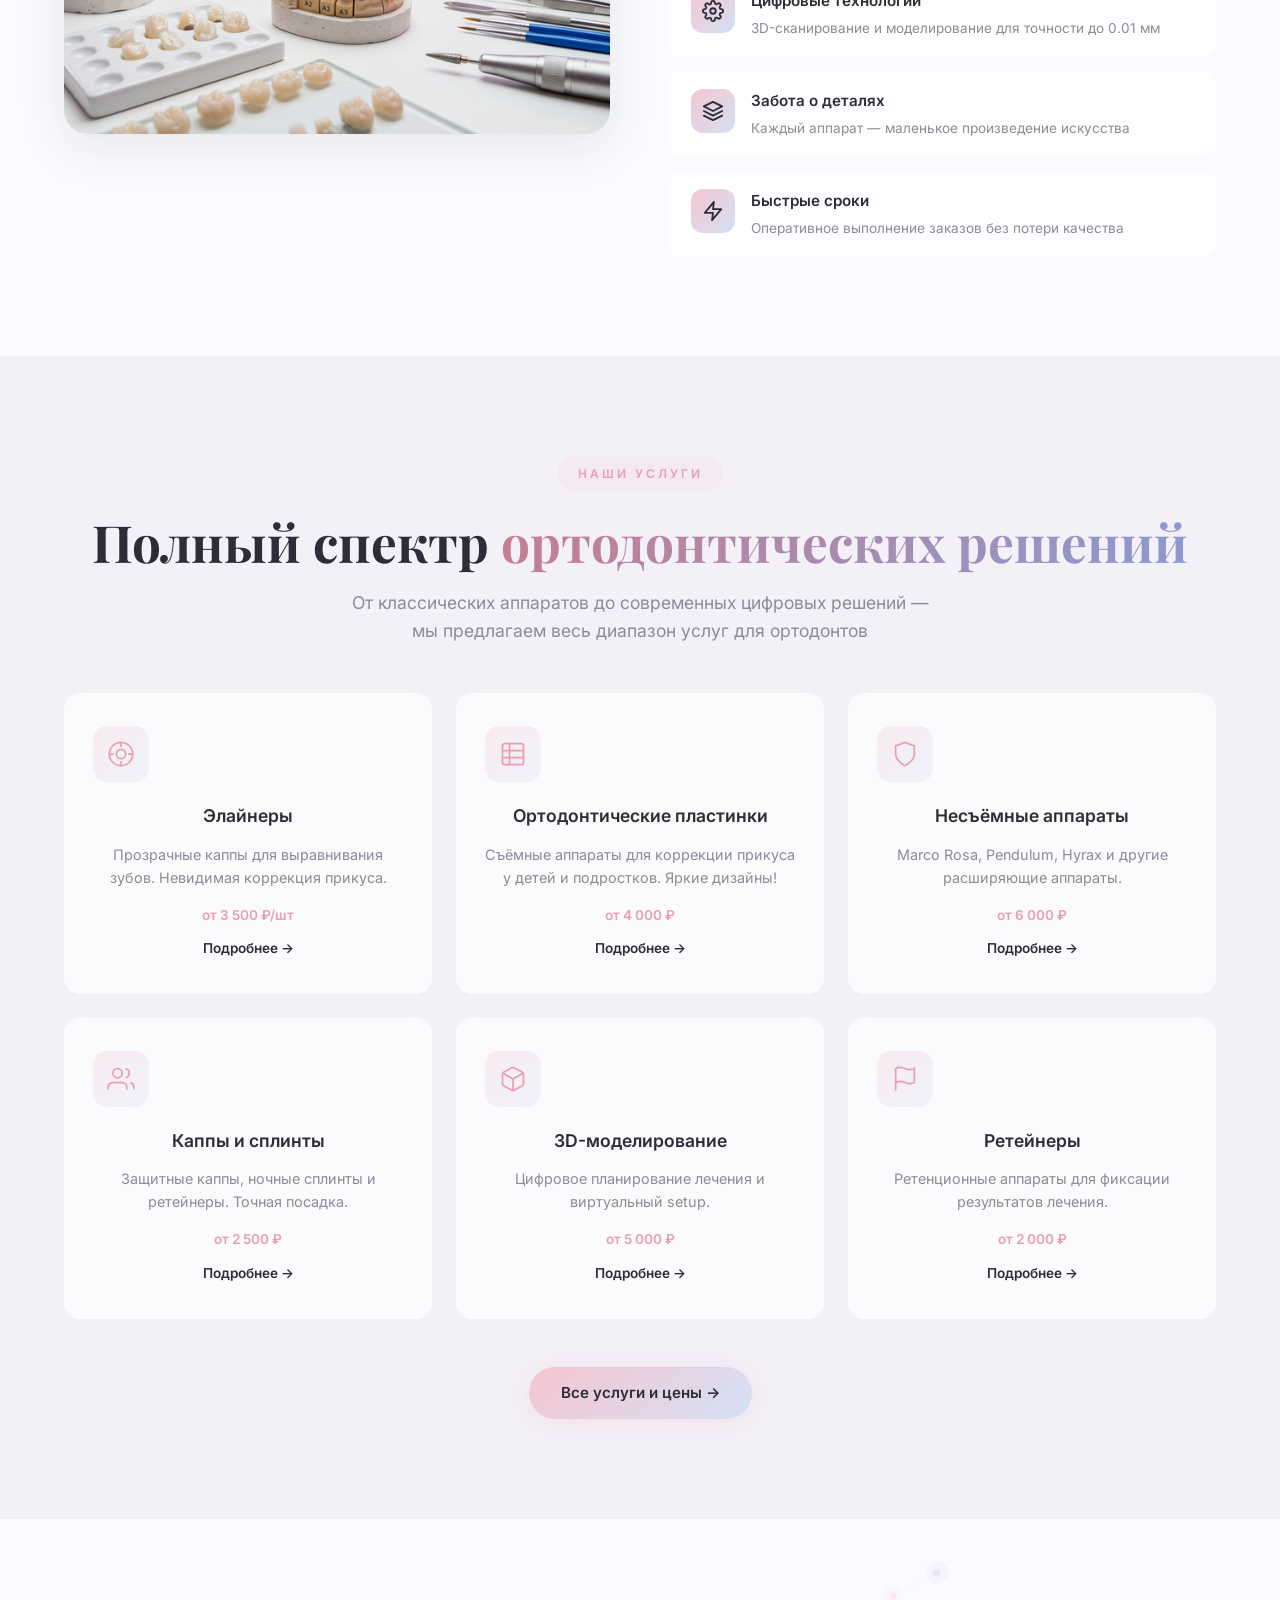
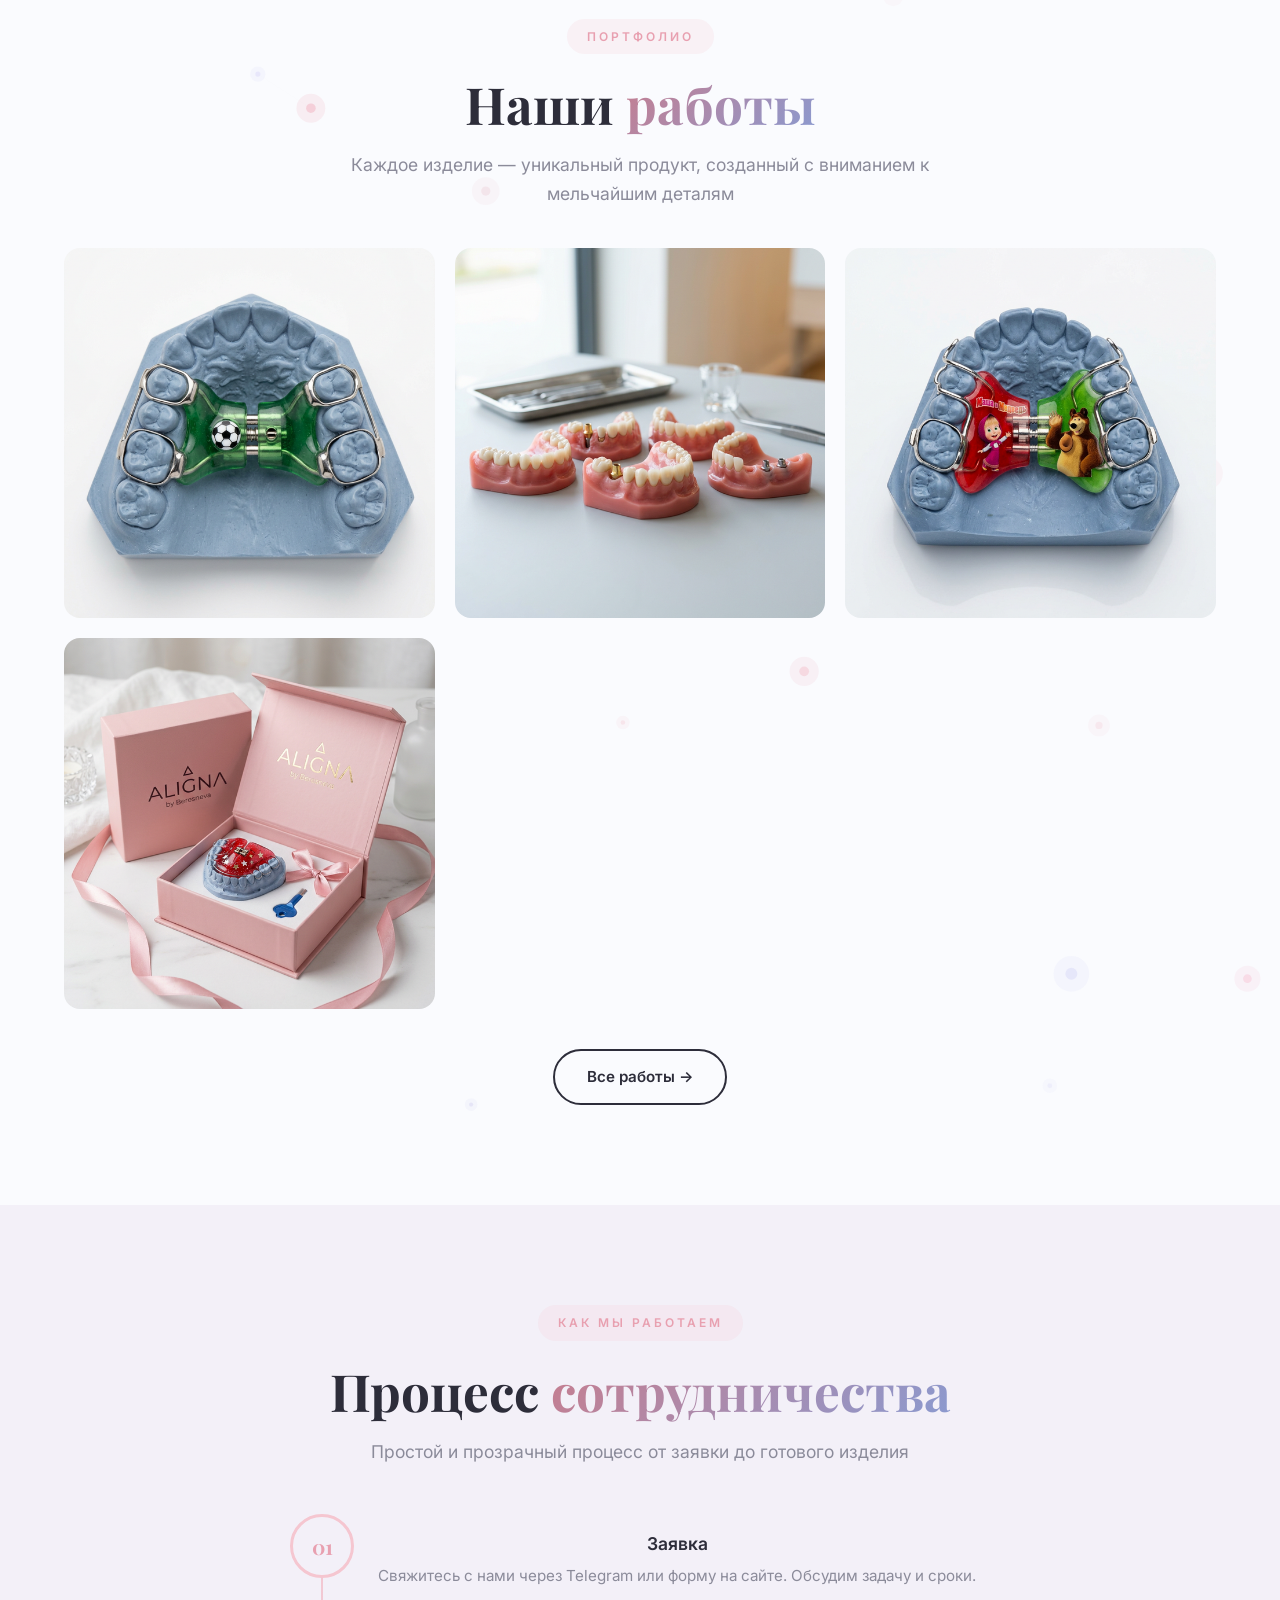
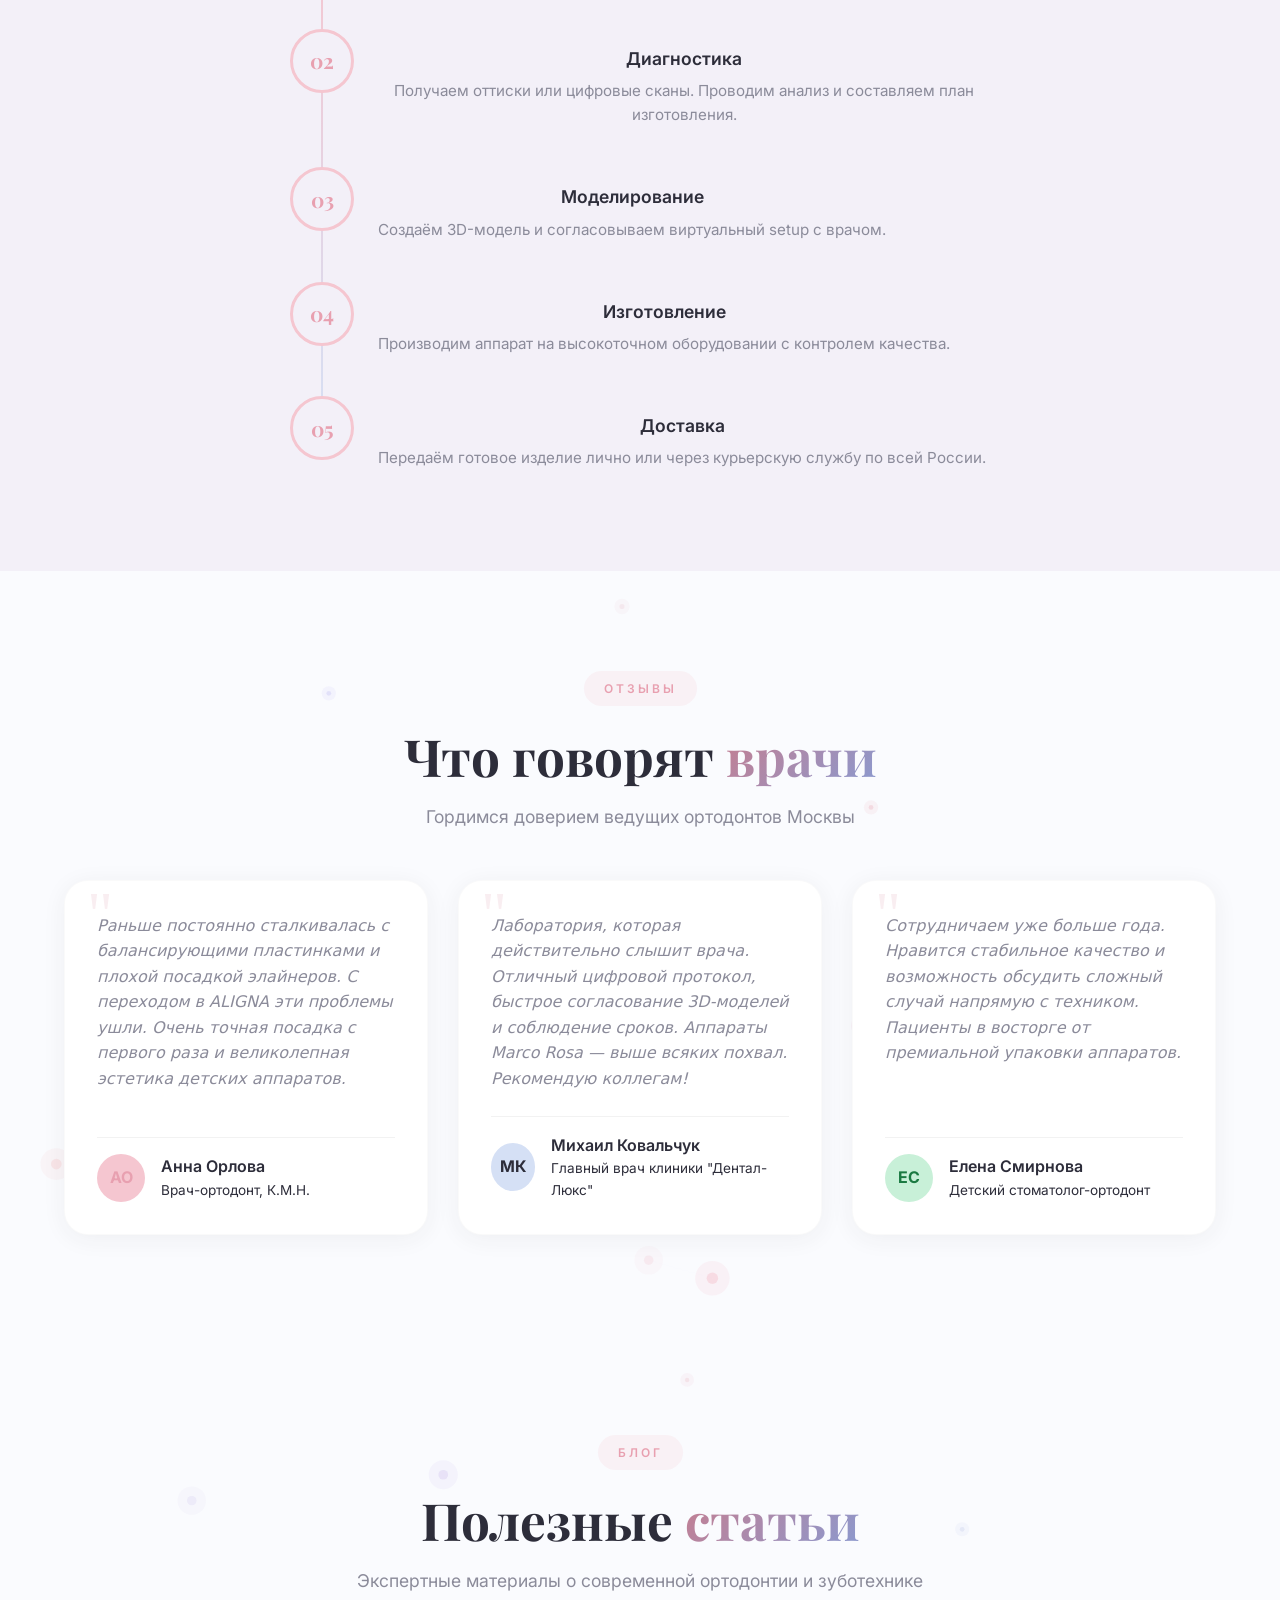
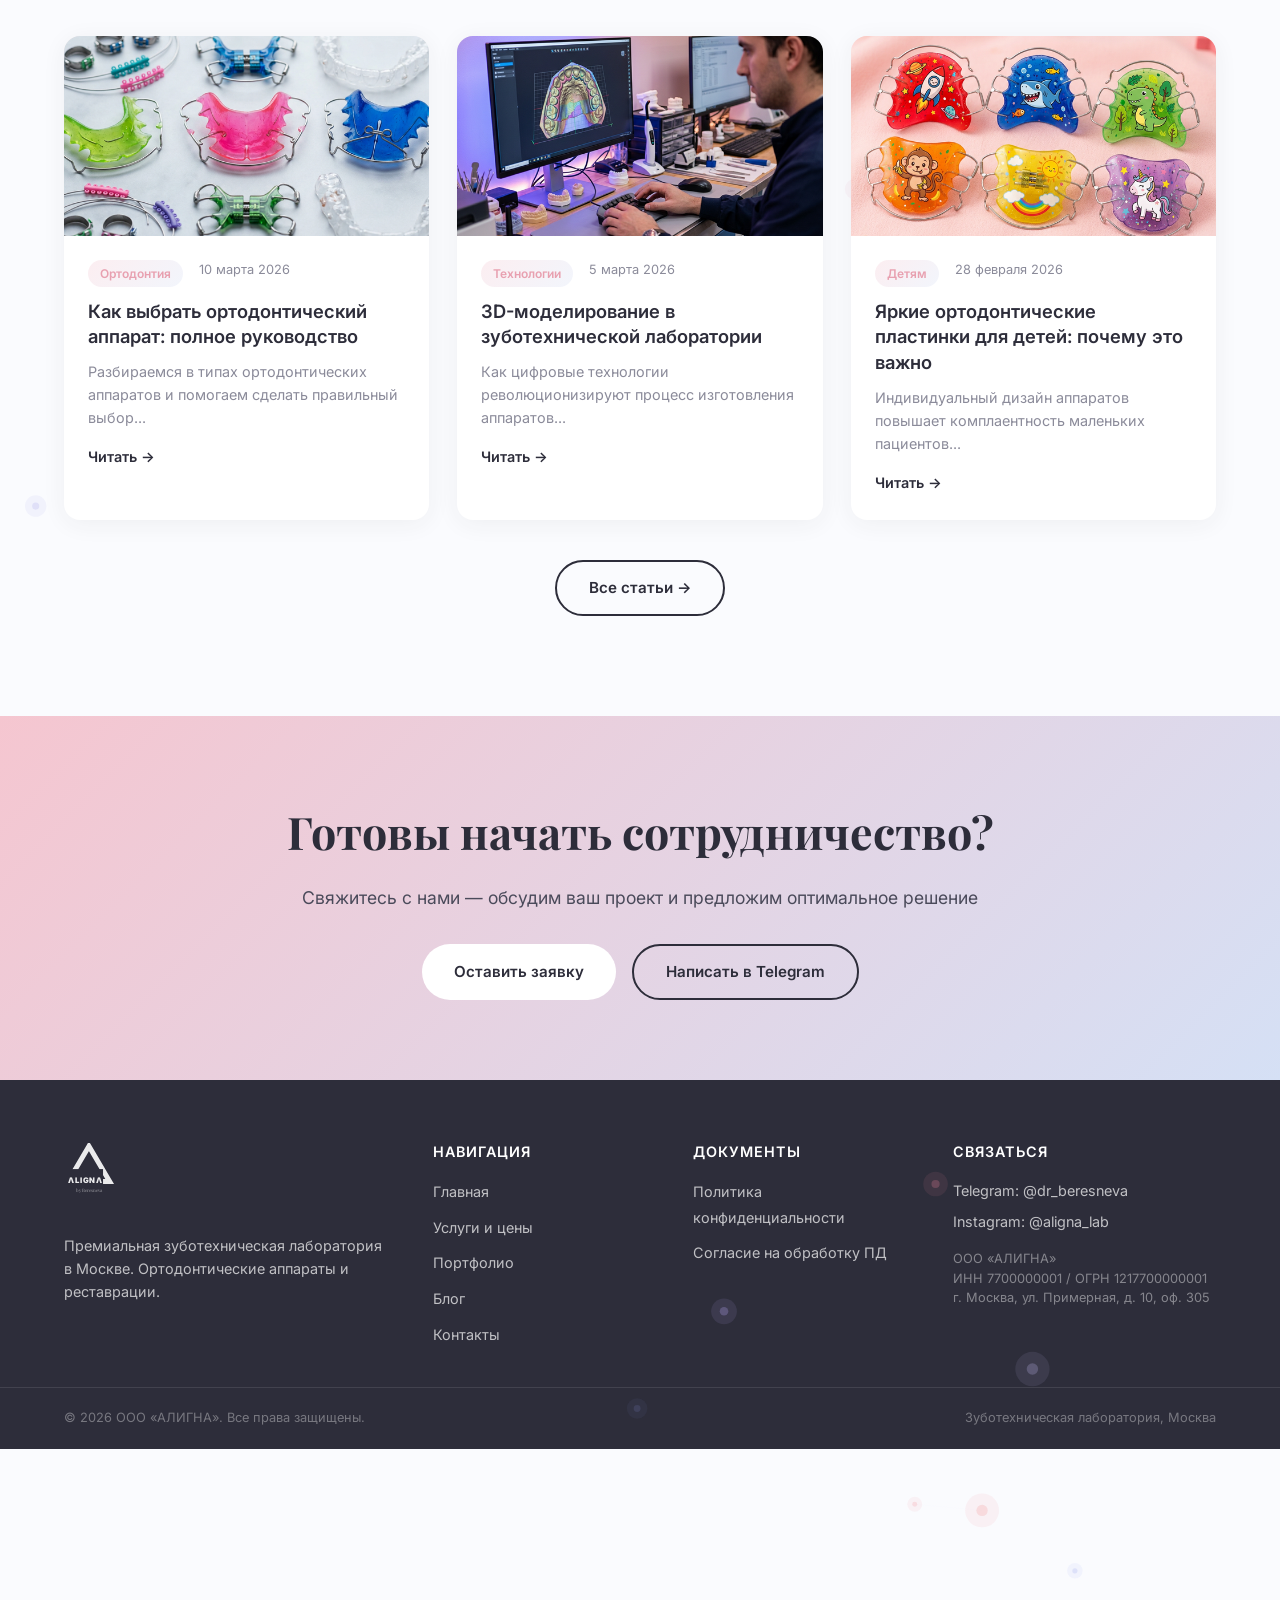
==== commit c126196f: "feat: design new high-quality SVG primary logo and deploy globally including favicon" ====
--- a/index.html
+++ b/index.html
@@ -37,6 +37,7 @@
       }
     }
     </script>
+    <link rel="icon" type="image/svg+xml" href="favicon.svg">
 </head>
 <body>
 
--- a/styles.css
+++ b/styles.css
@@ -1153,8 +1153,212 @@
     margin-bottom: 24px;
 }
 @media (max-width: 768px) {
+    .calc-content {
+        padding: 32px 24px;
+        min-width: 100%;
+    }
     .calc-result {
+        padding: 32px 24px;
         border-left: none;
         border-top: 1px solid rgba(0,0,0,0.03);
+        min-width: 100%;
     }
 }
+@media (max-width: 480px) {
+    .calc-content, .calc-result {
+        padding: 24px 16px;
+    }
+    .calc-result-value {
+        font-size: 2rem;
+    }
+}
+
+/* ── FAQ Accordion ── */
+.faq-list {
+    display: flex;
+    flex-direction: column;
+    gap: 16px;
+}
+.faq-item {
+    background: var(--white);
+    border: 1px solid rgba(0,0,0,0.05);
+    border-radius: var(--radius);
+    overflow: hidden;
+    transition: var(--transition);
+}
+.faq-item:hover {
+    border-color: var(--pink-dark);
+}
+.faq-question {
+    width: 100%;
+    text-align: left;
+    padding: 24px;
+    font-size: 1.1rem;
+    font-weight: 600;
+    color: var(--dark);
+    background: none;
+    border: none;
+    cursor: pointer;
+    display: flex;
+    justify-content: space-between;
+    align-items: center;
+}
+.faq-icon {
+    font-size: 1.5rem;
+    color: var(--pink);
+    transition: transform 0.3s ease;
+}
+.faq-answer {
+    max-height: 0;
+    overflow: hidden;
+    transition: max-height 0.4s ease, padding 0.4s ease;
+    background: rgba(250,251,254,0.5);
+}
+.faq-answer p {
+    color: var(--gray);
+    line-height: 1.6;
+    margin: 0;
+    padding: 0 24px;
+}
+.faq-item.active .faq-icon {
+    transform: rotate(45deg);
+    color: var(--pink-dark);
+}
+.faq-item.active .faq-answer {
+    max-height: 200px;
+    padding-bottom: 24px;
+}
+
+/* ── Testimonials ── */
+.testimonial-card {
+    background: var(--white);
+    border-radius: var(--radius-lg);
+    padding: 32px;
+    box-shadow: var(--shadow);
+    border: 1px solid rgba(0,0,0,0.02);
+    display: flex;
+    flex-direction: column;
+    justify-content: space-between;
+    transition: var(--transition);
+}
+.testimonial-card:hover {
+    transform: translateY(-5px);
+    box-shadow: var(--shadow-lg);
+}
+.testimonial-content {
+    position: relative;
+    margin-bottom: 24px;
+}
+.quote-icon {
+    font-size: 4rem;
+    font-family: serif;
+    color: rgba(226, 172, 185, 0.2);
+    position: absolute;
+    top: -30px;
+    left: -10px;
+    line-height: 1;
+}
+.testimonial-content p {
+    color: var(--gray);
+    line-height: 1.6;
+    font-style: italic;
+    position: relative;
+    z-index: 1;
+}
+.testimonial-author {
+    display: flex;
+    align-items: center;
+    gap: 16px;
+    border-top: 1px solid rgba(0,0,0,0.05);
+    padding-top: 16px;
+}
+.author-info strong {
+    display: block;
+    color: var(--dark);
+    font-weight: 600;
+}
+.author-info span {
+    display: block;
+    font-size: 0.85rem;
+    color: var(--gray-light);
+}
+
+/* ── Before/After Slider ── */
+.ba-slider-container {
+    max-width: 800px;
+    margin: 0 auto;
+}
+.ba-slider {
+    position: relative;
+    width: 100%;
+    overflow: hidden;
+    border-radius: var(--radius-lg);
+    box-shadow: var(--shadow-lg);
+    line-height: 0;
+    aspect-ratio: 16/9;
+}
+.ba-base-img {
+    width: 100%;
+    height: 100%;
+    object-fit: cover;
+    display: block;
+}
+.ba-overlay {
+    position: absolute;
+    top: 0;
+    left: 0;
+    width: 50%;
+    height: 100%;
+    overflow: hidden;
+}
+.ba-overlay img {
+    width: 200%;
+    height: 100%;
+    object-fit: cover;
+    max-width: none;
+}
+.ba-slider-input {
+    position: absolute;
+    top: 0;
+    left: 0;
+    width: 100%;
+    height: 100%;
+    opacity: 0;
+    z-index: 10;
+    cursor: ew-resize;
+}
+.ba-slider-line {
+    position: absolute;
+    top: 0;
+    bottom: 0;
+    left: 50%;
+    width: 4px;
+    background: var(--white);
+    z-index: 5;
+    pointer-events: none;
+    box-shadow: 0 0 10px rgba(0,0,0,0.3);
+    transform: translateX(-50%);
+}
+.ba-slider-button {
+    position: absolute;
+    top: 50%;
+    left: 50%;
+    transform: translate(-50%, -50%);
+    width: 40px;
+    height: 40px;
+    background: var(--white);
+    border-radius: 50%;
+    box-shadow: var(--shadow);
+    z-index: 6;
+    display: flex;
+    align-items: center;
+    justify-content: center;
+    pointer-events: none;
+    color: var(--pink-dark);
+}
+.ba-slider-button svg {
+    width: 16px;
+    height: 16px;
+}
+.ba-slider-button svg:first-child { margin-right: -4px; }
+.ba-slider-button svg:last-child { margin-left: -4px; }
